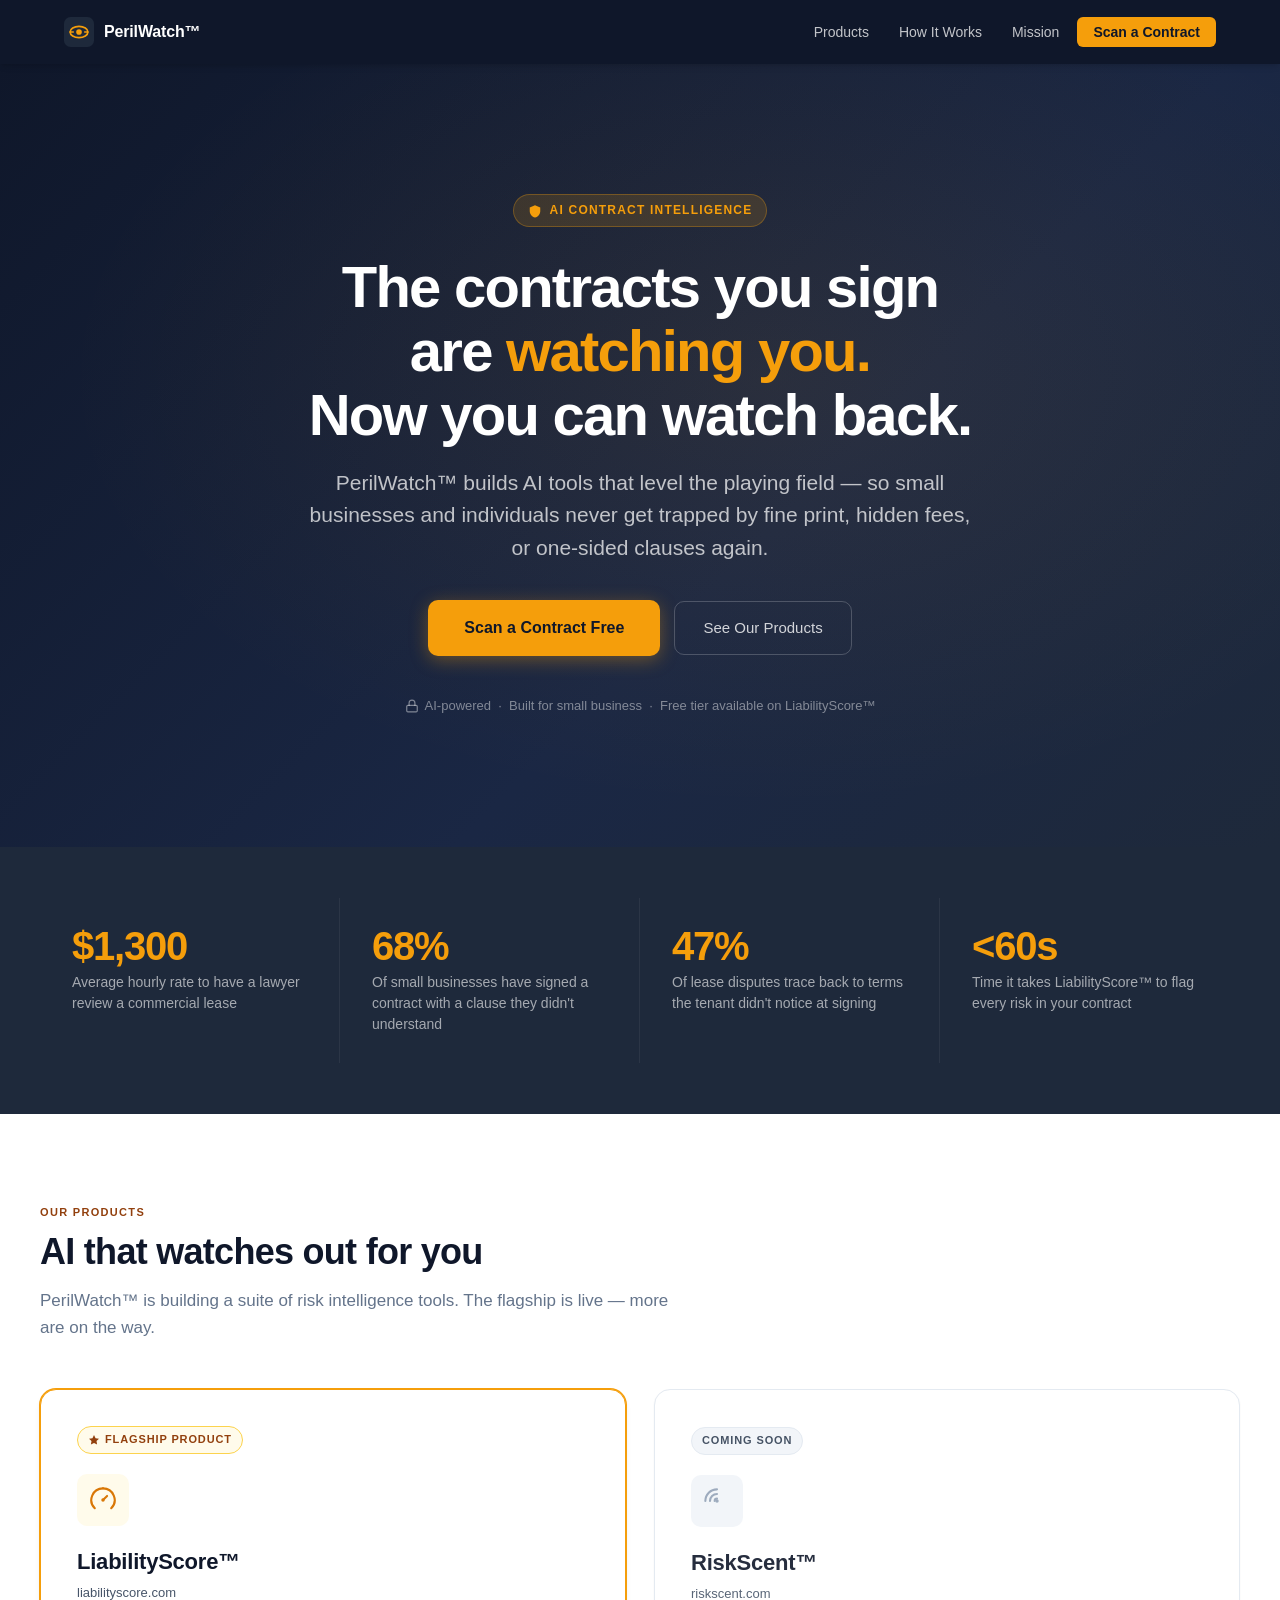
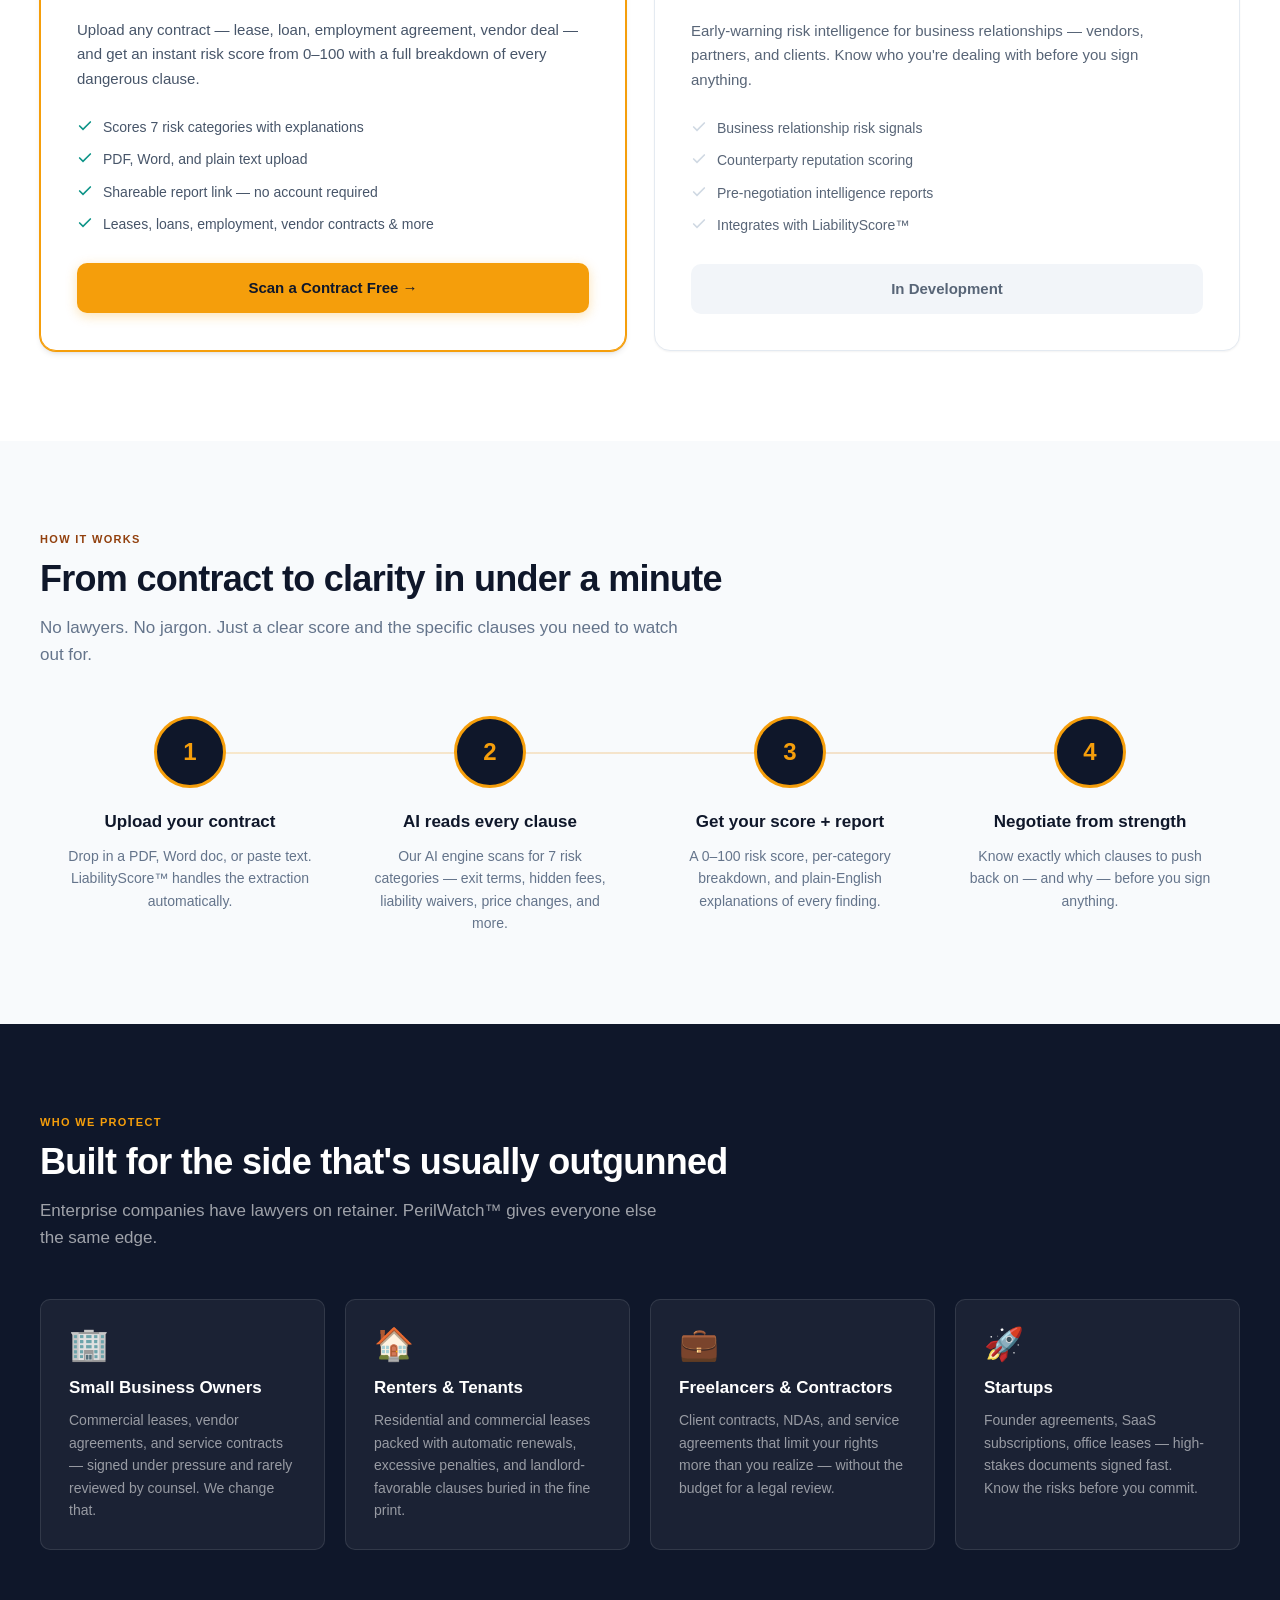
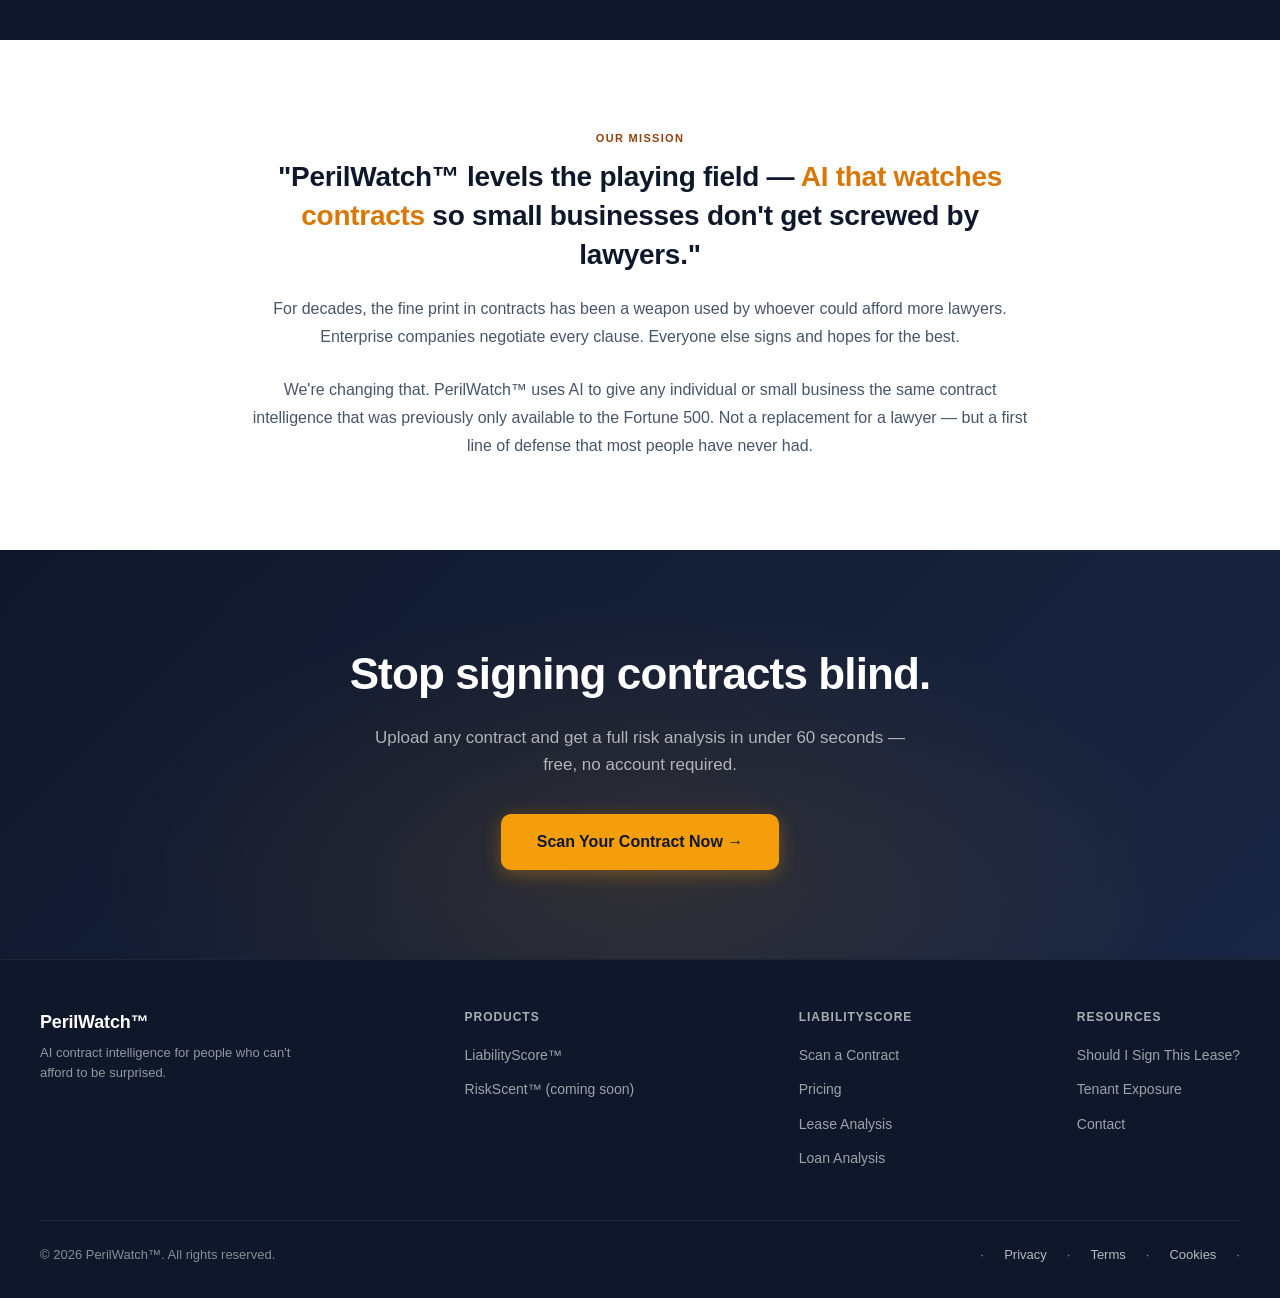
==== index.html @ 10fde61d "Add missing ™ to all PerilWatch instances across site - index.html: nav logo span, meta description," ====
<!DOCTYPE html>
<html lang="en">
<head>
  <meta charset="UTF-8">
  <meta name="viewport" content="width=device-width, initial-scale=1.0">
  <title>PerilWatch™ — AI Contract Intelligence for Small Business</title>
  <meta name="description" content="PerilWatch™ builds AI tools that level the playing field on contracts. Upload any lease, loan, or agreement and get an instant 0–100 risk score. Free to start.">
  <link rel="canonical" href="https://perilwatch.com/">
  <link rel="icon" href="/favicon.svg" type="image/svg+xml">
  <meta property="og:title" content="PerilWatch™ — AI Contract Intelligence for Small Business">
  <meta property="og:description" content="AI that watches contracts so small businesses don't get burned by fine print, hidden fees, or one-sided clauses.">
  <meta property="og:url" content="https://perilwatch.com/">
  <meta property="og:type" content="website">
  <meta property="og:site_name" content="PerilWatch™">
  <meta property="og:image" content="https://perilwatch.com/og-image.png">
  <meta name="twitter:card" content="summary_large_image">
  <meta name="twitter:site" content="@LiabilityScore">
  <meta name="twitter:title" content="PerilWatch™ — AI Contract Intelligence for Small Business">
  <meta name="twitter:description" content="AI that watches contracts so small businesses don't get burned by fine print, hidden fees, or one-sided clauses.">
  <meta name="twitter:image" content="https://perilwatch.com/og-image.png">
  <meta property="article:modified_time" content="2026-04-10">
<!-- Google Tag Manager -->
<script>(function(w,d,s,l,i){w[l]=w[l]||[];w[l].push({'gtm.start':
new Date().getTime(),event:'gtm.js'});var f=d.getElementsByTagName(s)[0],
j=d.createElement(s),dl=l!='dataLayer'?'&l='+l:'';j.async=true;j.src=
'https://www.googletagmanager.com/gtm.js?id='+i+dl;f.parentNode.insertBefore(j,f);
})(window,document,'script','dataLayer','GTM-TNNKFWLQ');</script>
<!-- End Google Tag Manager -->
  <script type="application/ld+json">
  {
    "@context": "https://schema.org",
    "@graph": [
      {
        "@type": "Organization",
        "@id": "https://perilwatch.com/#organization",
        "name": "PerilWatch™",
        "url": "https://perilwatch.com",
        "description": "AI contract intelligence for people who can't afford to be surprised. Parent brand of LiabilityScore™.",
        "foundingDate": "2026",
        "subOrganization": [
          { "@type": "Organization", "name": "LiabilityScore™", "url": "https://liabilityscore.com" }
        ],
        "contactPoint": {
          "@type": "ContactPoint",
          "email": "support@liabilityscore.com",
          "contactType": "customer support"
        }
      },
      {
        "@type": "WebSite",
        "@id": "https://perilwatch.com/#website",
        "url": "https://perilwatch.com",
        "name": "PerilWatch™",
        "publisher": { "@id": "https://perilwatch.com/#organization" }
      }
    ]
  }
  </script>
  <link rel="stylesheet" href="./css/style.css">
</head>
<body>
<!-- Google Tag Manager (noscript) -->
<noscript><iframe src="https://www.googletagmanager.com/ns.html?id=GTM-TNNKFWLQ"
height="0" width="0" style="display:none;visibility:hidden"></iframe></noscript>
<!-- End Google Tag Manager (noscript) -->
  <a href="#main" class="skip-link">Skip to main content</a>

  <header class="site-header">
    <nav class="nav-container" aria-label="Main navigation">
      <a href="./" class="nav-logo" aria-label="PerilWatch — Home">
        <!-- Eye/watch icon -->
        <svg viewBox="0 0 32 32" fill="none" xmlns="http://www.w3.org/2000/svg" aria-hidden="true">
          <rect width="32" height="32" rx="7" fill="#1e293b"/>
          <ellipse cx="16" cy="16" rx="9.5" ry="6" stroke="#f59e0b" stroke-width="1.8" fill="none"/>
          <circle cx="16" cy="16" r="3" fill="#f59e0b"/>
          <line x1="6.5" y1="16" x2="10" y2="16" stroke="#f59e0b" stroke-width="1.5" stroke-linecap="round"/>
          <line x1="22" y1="16" x2="25.5" y2="16" stroke="#f59e0b" stroke-width="1.5" stroke-linecap="round"/>
        </svg>
        <span>PerilWatch™</span>
      </a>
      <button class="nav-toggle" aria-expanded="false" aria-controls="nav-menu" aria-label="Toggle navigation menu">
        <svg class="icon-menu" viewBox="0 0 24 24" fill="none" stroke="currentColor" stroke-width="2" stroke-linecap="round"><line x1="3" y1="6" x2="21" y2="6"/><line x1="3" y1="12" x2="21" y2="12"/><line x1="3" y1="18" x2="21" y2="18"/></svg>
        <svg class="icon-close" viewBox="0 0 24 24" fill="none" stroke="currentColor" stroke-width="2" stroke-linecap="round" style="display:none"><line x1="6" y1="6" x2="18" y2="18"/><line x1="6" y1="18" x2="18" y2="6"/></svg>
      </button>
      <ul class="nav-links" id="nav-menu">
        <li><a href="#products">Products</a></li>
        <li><a href="#how-it-works">How It Works</a></li>
        <li><a href="#mission">Mission</a></li>
        <li><a href="https://liabilityscore.com/scan" class="nav-cta" target="_blank" rel="noopener noreferrer">Scan a Contract</a></li>
      </ul>
    </nav>
  </header>

  <main id="main">

    <!-- ─── HERO ─────────────────────────────────────────────────────── -->
    <section class="hero">
      <div class="hero-inner">
        <div class="hero-eyebrow">
          <!-- Shield icon -->
          <svg viewBox="0 0 24 24" fill="currentColor" aria-hidden="true"><path d="M12 2L3 6v6c0 5.25 3.75 10.15 9 11.35C17.25 22.15 21 17.25 21 12V6l-9-4z"/></svg>
          AI Contract Intelligence
        </div>
        <h1>The contracts you sign<br>are <em>watching you.</em><br>Now you can watch back.</h1>
        <p class="subtitle">PerilWatch™ builds AI tools that level the playing field — so small businesses and individuals never get trapped by fine print, hidden fees, or one-sided clauses again.</p>
        <div class="hero-cta-group">
          <a href="https://liabilityscore.com/scan" class="btn-primary" target="_blank" rel="noopener noreferrer">Scan a Contract Free</a>
          <a href="#products" class="btn-ghost">See Our Products</a>
        </div>
        <p class="hero-trust">
          <!-- Lock icon -->
          <svg viewBox="0 0 24 24" fill="none" stroke="currentColor" stroke-width="2" stroke-linecap="round" aria-hidden="true"><rect x="3" y="11" width="18" height="11" rx="2"/><path d="M7 11V7a5 5 0 0 1 10 0v4"/></svg>
          AI-powered &nbsp;·&nbsp; Built for small business &nbsp;·&nbsp; Free tier available on LiabilityScore™
        </p>
      </div>
    </section>

    <!-- ─── PROBLEM STRIP ─────────────────────────────────────────────── -->
    <div class="problem-strip" aria-label="The problem with contracts today">
      <div class="problem-grid">
        <div class="problem-item">
          <div class="problem-stat">$1,300</div>
          <div class="problem-desc">Average hourly rate to have a lawyer review a commercial lease</div>
        </div>
        <div class="problem-item">
          <div class="problem-stat">68%</div>
          <div class="problem-desc">Of small businesses have signed a contract with a clause they didn't understand</div>
        </div>
        <div class="problem-item">
          <div class="problem-stat">47%</div>
          <div class="problem-desc">Of lease disputes trace back to terms the tenant didn't notice at signing</div>
        </div>
        <div class="problem-item">
          <div class="problem-stat">&lt;60s</div>
          <div class="problem-desc">Time it takes LiabilityScore™ to flag every risk in your contract</div>
        </div>
      </div>
    </div>

    <!-- ─── PRODUCTS ──────────────────────────────────────────────────── -->
    <section class="section" id="products">
      <div class="section-inner">
        <p class="section-label">Our Products</p>
        <h2 class="section-title">AI that watches out for you</h2>
        <p class="section-subtitle">PerilWatch™ is building a suite of risk intelligence tools. The flagship is live — more are on the way.</p>

        <div class="products-grid">

          <!-- LiabilityScore -->
          <div class="product-card product-card--flagship">
            <div class="product-badge product-badge--flagship">
              <!-- Star icon -->
              <svg width="12" height="12" viewBox="0 0 24 24" fill="currentColor" aria-hidden="true"><path d="M12 2l3.09 6.26L22 9.27l-5 4.87 1.18 6.88L12 17.77l-6.18 3.25L7 14.14 2 9.27l6.91-1.01L12 2z"/></svg>
              Flagship Product
            </div>
            <div class="product-icon product-icon--flagship">
              <!-- Score/gauge icon -->
              <svg viewBox="0 0 24 24" fill="none" stroke="#d97706" stroke-width="1.8" stroke-linecap="round" aria-hidden="true">
                <path d="M12 2a10 10 0 0 1 7.07 17.07"/>
                <path d="M4.93 19.07A10 10 0 0 1 12 2"/>
                <path d="M12 12l3.5-3.5"/>
                <circle cx="12" cy="12" r="1.5" fill="#d97706" stroke="none"/>
              </svg>
            </div>
            <div class="product-name">LiabilityScore™</div>
            <div class="product-domain">liabilityscore.com</div>
            <p class="product-desc">Upload any contract — lease, loan, employment agreement, vendor deal — and get an instant risk score from 0–100 with a full breakdown of every dangerous clause.</p>
            <ul class="product-features">
              <li>
                <svg viewBox="0 0 24 24" fill="none" stroke="currentColor" stroke-width="2.5" stroke-linecap="round" aria-hidden="true"><polyline points="20 6 9 17 4 12"/></svg>
                Scores 7 risk categories with explanations
              </li>
              <li>
                <svg viewBox="0 0 24 24" fill="none" stroke="currentColor" stroke-width="2.5" stroke-linecap="round" aria-hidden="true"><polyline points="20 6 9 17 4 12"/></svg>
                PDF, Word, and plain text upload
              </li>
              <li>
                <svg viewBox="0 0 24 24" fill="none" stroke="currentColor" stroke-width="2.5" stroke-linecap="round" aria-hidden="true"><polyline points="20 6 9 17 4 12"/></svg>
                Shareable report link — no account required
              </li>
              <li>
                <svg viewBox="0 0 24 24" fill="none" stroke="currentColor" stroke-width="2.5" stroke-linecap="round" aria-hidden="true"><polyline points="20 6 9 17 4 12"/></svg>
                Leases, loans, employment, vendor contracts &amp; more
              </li>
            </ul>
            <a href="https://liabilityscore.com/scan" class="btn-product btn-product--flagship" target="_blank" rel="noopener noreferrer">Scan a Contract Free →</a>
          </div>

          <!-- RiskScent -->
          <div class="product-card product-card--coming-soon">
            <div class="product-badge product-badge--soon">Coming Soon</div>
            <div class="product-icon product-icon--soon">
              <!-- Nose/scent icon — using a simple radar-like shape -->
              <svg viewBox="0 0 24 24" fill="none" stroke="#94a3b8" stroke-width="1.8" stroke-linecap="round" aria-hidden="true">
                <path d="M12 2C6.48 2 2 6.48 2 12"/>
                <path d="M12 6c-3.31 0-6 2.69-6 6"/>
                <path d="M12 10c-1.1 0-2 .9-2 2"/>
                <circle cx="12" cy="12" r="1.5" fill="#94a3b8" stroke="none"/>
              </svg>
            </div>
            <div class="product-name">RiskScent™</div>
            <div class="product-domain">riskscent.com</div>
            <p class="product-desc">Early-warning risk intelligence for business relationships — vendors, partners, and clients. Know who you're dealing with before you sign anything.</p>
            <ul class="product-features">
              <li>
                <svg viewBox="0 0 24 24" fill="none" stroke="currentColor" stroke-width="2.5" stroke-linecap="round" aria-hidden="true"><polyline points="20 6 9 17 4 12"/></svg>
                Business relationship risk signals
              </li>
              <li>
                <svg viewBox="0 0 24 24" fill="none" stroke="currentColor" stroke-width="2.5" stroke-linecap="round" aria-hidden="true"><polyline points="20 6 9 17 4 12"/></svg>
                Counterparty reputation scoring
              </li>
              <li>
                <svg viewBox="0 0 24 24" fill="none" stroke="currentColor" stroke-width="2.5" stroke-linecap="round" aria-hidden="true"><polyline points="20 6 9 17 4 12"/></svg>
                Pre-negotiation intelligence reports
              </li>
              <li>
                <svg viewBox="0 0 24 24" fill="none" stroke="currentColor" stroke-width="2.5" stroke-linecap="round" aria-hidden="true"><polyline points="20 6 9 17 4 12"/></svg>
                Integrates with LiabilityScore™
              </li>
            </ul>
            <span class="btn-product btn-product--soon">In Development</span>
          </div>

        </div>
      </div>
    </section>

    <!-- ─── HOW IT WORKS ──────────────────────────────────────────────── -->
    <section class="section section--alt" id="how-it-works">
      <div class="section-inner">
        <p class="section-label">How It Works</p>
        <h2 class="section-title">From contract to clarity in under a minute</h2>
        <p class="section-subtitle">No lawyers. No jargon. Just a clear score and the specific clauses you need to watch out for.</p>

        <div class="steps-grid">
          <div class="step-item">
            <div class="step-number">1</div>
            <div class="step-title">Upload your contract</div>
            <p class="step-desc">Drop in a PDF, Word doc, or paste text. LiabilityScore™ handles the extraction automatically.</p>
          </div>
          <div class="step-item">
            <div class="step-number">2</div>
            <div class="step-title">AI reads every clause</div>
            <p class="step-desc">Our AI engine scans for 7 risk categories — exit terms, hidden fees, liability waivers, price changes, and more.</p>
          </div>
          <div class="step-item">
            <div class="step-number">3</div>
            <div class="step-title">Get your score + report</div>
            <p class="step-desc">A 0–100 risk score, per-category breakdown, and plain-English explanations of every finding.</p>
          </div>
          <div class="step-item">
            <div class="step-number">4</div>
            <div class="step-title">Negotiate from strength</div>
            <p class="step-desc">Know exactly which clauses to push back on — and why — before you sign anything.</p>
          </div>
        </div>
      </div>
    </section>

    <!-- ─── WHO IT'S FOR ──────────────────────────────────────────────── -->
    <section class="section section--dark" id="who">
      <div class="section-inner">
        <p class="section-label">Who We Protect</p>
        <h2 class="section-title">Built for the side that's usually outgunned</h2>
        <p class="section-subtitle">Enterprise companies have lawyers on retainer. PerilWatch™ gives everyone else the same edge.</p>

        <div class="audience-grid">
          <div class="audience-card">
            <div class="audience-icon">🏢</div>
            <div class="audience-title">Small Business Owners</div>
            <p class="audience-desc">Commercial leases, vendor agreements, and service contracts — signed under pressure and rarely reviewed by counsel. We change that.</p>
          </div>
          <div class="audience-card">
            <div class="audience-icon">🏠</div>
            <div class="audience-title">Renters &amp; Tenants</div>
            <p class="audience-desc">Residential and commercial leases packed with automatic renewals, excessive penalties, and landlord-favorable clauses buried in the fine print.</p>
          </div>
          <div class="audience-card">
            <div class="audience-icon">💼</div>
            <div class="audience-title">Freelancers &amp; Contractors</div>
            <p class="audience-desc">Client contracts, NDAs, and service agreements that limit your rights more than you realize — without the budget for a legal review.</p>
          </div>
          <div class="audience-card">
            <div class="audience-icon">🚀</div>
            <div class="audience-title">Startups</div>
            <p class="audience-desc">Founder agreements, SaaS subscriptions, office leases — high-stakes documents signed fast. Know the risks before you commit.</p>
          </div>
        </div>
      </div>
    </section>

    <!-- ─── MISSION ───────────────────────────────────────────────────── -->
    <section class="section" id="mission">
      <div class="section-inner">
        <div class="mission-block">
          <p class="section-label" style="text-align:center;">Our Mission</p>
          <p class="mission-quote">"PerilWatch™ levels the playing field — <em>AI that watches contracts</em> so small businesses don't get screwed by lawyers."</p>
          <p class="mission-body">For decades, the fine print in contracts has been a weapon used by whoever could afford more lawyers. Enterprise companies negotiate every clause. Everyone else signs and hopes for the best.</p>
          <br>
          <p class="mission-body">We're changing that. PerilWatch™ uses AI to give any individual or small business the same contract intelligence that was previously only available to the Fortune 500. Not a replacement for a lawyer — but a first line of defense that most people have never had.</p>
        </div>
      </div>
    </section>

    <!-- ─── CTA BANNER ────────────────────────────────────────────────── -->
    <section class="cta-banner" aria-labelledby="cta-heading">
      <div class="cta-banner-inner">
        <h2 id="cta-heading">Stop signing contracts blind.</h2>
        <p>Upload any contract and get a full risk analysis in under 60 seconds — free, no account required.</p>
        <a href="https://liabilityscore.com/scan" class="btn-primary" target="_blank" rel="noopener noreferrer">Scan Your Contract Now →</a>
      </div>
    </section>

  </main>

  <!-- ─── FOOTER ──────────────────────────────────────────────────────── -->
  <footer class="site-footer">
    <div class="footer-inner">
      <div class="footer-top">
        <div class="footer-brand">
          <div class="brand-name">PerilWatch™</div>
          <p class="brand-tagline">AI contract intelligence for people who can't afford to be surprised.</p>
        </div>
        <div class="footer-links-col">
          <p class="footer-col-heading">Products</p>
          <ul>
            <li><a href="https://liabilityscore.com" target="_blank" rel="noopener noreferrer">LiabilityScore™</a></li>
            <li><a href="https://riskscent.com" target="_blank" rel="noopener noreferrer">RiskScent™ (coming soon)</a></li>
          </ul>
        </div>
        <div class="footer-links-col">
          <p class="footer-col-heading">LiabilityScore</p>
          <ul>
            <li><a href="https://liabilityscore.com/scan" target="_blank" rel="noopener noreferrer">Scan a Contract</a></li>
            <li><a href="https://liabilityscore.com/pricing" target="_blank" rel="noopener noreferrer">Pricing</a></li>
            <li><a href="https://liabilityscore.com/leases" target="_blank" rel="noopener noreferrer">Lease Analysis</a></li>
            <li><a href="https://liabilityscore.com/loans" target="_blank" rel="noopener noreferrer">Loan Analysis</a></li>
          </ul>
        </div>
        <div class="footer-links-col">
          <p class="footer-col-heading">Resources</p>
          <ul>
            <li><a href="https://shouldisignthislease.com" target="_blank" rel="noopener noreferrer">Should I Sign This Lease?</a></li>
            <li><a href="https://tenantexposure.com" target="_blank" rel="noopener noreferrer">Tenant Exposure</a></li>
            <li><a href="https://liabilityscore.com/contact" target="_blank" rel="noopener noreferrer">Contact</a></li>
          </ul>
        </div>
      </div>
      <div class="footer-bottom">
        <span>&copy; 2026 PerilWatch™. All rights reserved.</span>
        <div class="footer-links-inline">
          &middot; <a href="/privacy.html" class="footer-legal-link">Privacy</a> &middot; <a href="/terms.html" class="footer-legal-link">Terms</a> &middot; <a href="/cookies.html" class="footer-legal-link">Cookies</a> &middot;
        </div>
      </div>
    </div>
  </footer>

  <script src="./js/main.js?v=2" defer></script>
</body>
</html>
---- css/style.css ----
/* ===== RESET & BASE ===== */
*, *::before, *::after {
  box-sizing: border-box;
  margin: 0;
  padding: 0;
}

:root {
  --navy:        #0f172a;
  --navy-light:  #1e293b;
  --navy-mid:    #334155;
  --amber:       #f59e0b;
  --amber-hover: #fbbf24;
  --amber-dark:  #d97706;
  --amber-soft:  #fffbeb;
  --amber-border:#fcd34d;
  --amber-text:  #92400e;
  --white:       #ffffff;
  --gray-50:     #f8fafc;
  --gray-100:    #f1f5f9;
  --gray-200:    #e2e8f0;
  --gray-300:    #cbd5e1;
  --gray-400:    #94a3b8;
  --gray-500:    #64748b;
  --gray-600:    #475569;
  --gray-700:    #334155;
  --gray-800:    #1e293b;
  --gray-900:    #0f172a;
  --green-soft:  #f0fdf4;
  --green-border:#86efac;
  --green-text:  #166534;
  --teal:        #0d9488;
  --font-sans:   -apple-system, BlinkMacSystemFont, "Segoe UI", Roboto, "Helvetica Neue", Arial, sans-serif;
  --max-width:   1200px;
  --content-width: 780px;
  --shadow-sm:   0 1px 2px rgba(0,0,0,0.05);
  --shadow-md:   0 4px 6px -1px rgba(0,0,0,0.1), 0 2px 4px -2px rgba(0,0,0,0.1);
  --shadow-lg:   0 10px 15px -3px rgba(0,0,0,0.1), 0 4px 6px -4px rgba(0,0,0,0.1);
  --radius-sm:   6px;
  --radius-md:   10px;
  --radius-lg:   16px;
}

html {
  scroll-behavior: smooth;
  -webkit-text-size-adjust: 100%;
}

body {
  font-family: var(--font-sans);
  font-size: 16px;
  line-height: 1.6;
  color: var(--gray-800);
  background: var(--white);
  -webkit-font-smoothing: antialiased;
  -moz-osx-font-smoothing: grayscale;
}

img, svg { display: block; max-width: 100%; }

a {
  color: var(--amber-dark);
  text-decoration: none;
  transition: color 0.2s ease;
}
a:hover { color: var(--amber); }

/* ===== SKIP LINK ===== */
.skip-link {
  position: absolute;
  top: -40px;
  left: 0;
  background: var(--amber);
  color: var(--navy);
  padding: 8px 16px;
  z-index: 100;
  font-size: 14px;
  font-weight: 600;
}
.skip-link:focus { top: 0; }

/* ===== NAVIGATION ===== */
.site-header {
  background: var(--navy);
  position: sticky;
  top: 0;
  z-index: 50;
  box-shadow: var(--shadow-md);
}

.nav-container {
  max-width: var(--max-width);
  margin: 0 auto;
  padding: 0 24px;
  display: flex;
  align-items: center;
  justify-content: space-between;
  height: 64px;
}

.nav-logo {
  display: flex;
  align-items: center;
  gap: 10px;
  color: var(--white);
  font-weight: 800;
  font-size: 16px;
  letter-spacing: -0.01em;
  text-decoration: none;
  white-space: nowrap;
}
.nav-logo:hover { color: var(--amber); }
.nav-logo svg { width: 30px; height: 30px; flex-shrink: 0; }
.nav-logo .logo-tag {
  font-size: 11px;
  font-weight: 500;
  color: var(--amber);
  letter-spacing: 0.08em;
  text-transform: uppercase;
  margin-left: 2px;
  margin-top: 1px;
}

.nav-links {
  display: flex;
  align-items: center;
  gap: 6px;
  list-style: none;
}
.nav-links a {
  color: rgba(255,255,255,0.75);
  font-size: 14px;
  font-weight: 500;
  padding: 6px 12px;
  border-radius: var(--radius-sm);
  transition: color 0.2s, background 0.2s;
  text-decoration: none;
  white-space: nowrap;
}
.nav-links a:hover,
.nav-links a.active {
  color: var(--white);
  background: rgba(255,255,255,0.1);
}
.nav-links .nav-cta {
  background: var(--amber);
  color: var(--navy) !important;
  font-weight: 700;
  padding: 7px 16px;
}
.nav-links .nav-cta:hover {
  background: var(--amber-hover);
  color: var(--navy) !important;
}

.nav-toggle {
  display: none;
  background: none;
  border: none;
  cursor: pointer;
  padding: 8px;
  color: var(--white);
}
.nav-toggle svg { width: 24px; height: 24px; }
.nav-toggle .icon-close { display: none; }
.nav-toggle[aria-expanded="true"] .icon-menu { display: none; }
.nav-toggle[aria-expanded="true"] .icon-close { display: block; }

/* ===== HERO ===== */
.hero {
  background: linear-gradient(135deg, var(--navy) 0%, #1a2744 60%, var(--navy-light) 100%);
  color: var(--white);
  padding: clamp(72px, 11vw, 130px) 24px;
  text-align: center;
  position: relative;
  overflow: hidden;
}

.hero::before {
  content: '';
  position: absolute;
  inset: 0;
  background: radial-gradient(ellipse at 60% 40%, rgba(245,158,11,0.08) 0%, transparent 65%);
  pointer-events: none;
}

.hero-inner {
  max-width: 860px;
  margin: 0 auto;
  position: relative;
}

.hero-eyebrow {
  display: inline-flex;
  align-items: center;
  gap: 8px;
  background: rgba(245,158,11,0.15);
  border: 1px solid rgba(245,158,11,0.3);
  color: var(--amber);
  font-size: 12px;
  font-weight: 700;
  letter-spacing: 0.1em;
  text-transform: uppercase;
  padding: 6px 14px;
  border-radius: 100px;
  margin-bottom: 28px;
}
.hero-eyebrow svg { width: 14px; height: 14px; flex-shrink: 0; }

.hero h1 {
  font-size: clamp(30px, 5.5vw, 58px);
  font-weight: 800;
  line-height: 1.1;
  letter-spacing: -0.03em;
  margin-bottom: 20px;
}
.hero h1 em {
  font-style: normal;
  color: var(--amber);
}

.hero .subtitle {
  font-size: clamp(16px, 2.2vw, 21px);
  color: rgba(255,255,255,0.72);
  line-height: 1.55;
  max-width: 680px;
  margin: 0 auto 36px;
}

.hero-cta-group {
  display: flex;
  align-items: center;
  justify-content: center;
  gap: 14px;
  flex-wrap: wrap;
}

.btn-primary {
  display: inline-block;
  background: var(--amber);
  color: var(--navy);
  font-size: 16px;
  font-weight: 700;
  padding: 15px 36px;
  border-radius: var(--radius-md);
  text-decoration: none;
  transition: background 0.2s, transform 0.15s;
  box-shadow: 0 4px 18px rgba(245,158,11,0.35);
}
.btn-primary:hover {
  background: var(--amber-hover);
  transform: translateY(-1px);
  color: var(--navy);
}

.btn-ghost {
  display: inline-block;
  color: rgba(255,255,255,0.8);
  font-size: 15px;
  font-weight: 500;
  padding: 14px 28px;
  border-radius: var(--radius-md);
  border: 1px solid rgba(255,255,255,0.2);
  text-decoration: none;
  transition: border-color 0.2s, color 0.2s;
}
.btn-ghost:hover {
  border-color: rgba(255,255,255,0.5);
  color: var(--white);
}

.hero-trust {
  margin-top: 40px;
  font-size: 13px;
  color: rgba(255,255,255,0.45);
  display: flex;
  align-items: center;
  justify-content: center;
  gap: 6px;
}
.hero-trust svg { width: 14px; height: 14px; flex-shrink: 0; }

/* ===== SECTIONS ===== */
.section {
  padding: clamp(56px, 7vw, 96px) 24px;
}
.section--alt   { background: var(--gray-50); }
.section--dark  { background: var(--navy); color: var(--white); }
.section--amber { background: linear-gradient(135deg, var(--amber-dark) 0%, var(--amber) 100%); color: var(--navy); }

.section-inner {
  max-width: var(--max-width);
  margin: 0 auto;
}

.section-label {
  font-size: 11px;
  font-weight: 700;
  letter-spacing: 0.12em;
  text-transform: uppercase;
  color: var(--amber-text);
  margin-bottom: 10px;
}
.section--dark .section-label { color: var(--amber); }

.section-title {
  font-size: clamp(24px, 3.2vw, 36px);
  font-weight: 800;
  color: var(--gray-900);
  letter-spacing: -0.02em;
  margin-bottom: 14px;
  line-height: 1.15;
}
.section--dark .section-title { color: var(--white); }

.section-subtitle {
  font-size: 17px;
  color: var(--gray-500);
  max-width: 640px;
  margin-bottom: 48px;
  line-height: 1.6;
}
.section--dark .section-subtitle { color: rgba(255,255,255,0.6); }

/* ===== PROBLEM STRIP ===== */
.problem-strip {
  background: var(--navy-light);
  padding: clamp(32px, 4vw, 52px) 24px;
}
.problem-grid {
  max-width: var(--max-width);
  margin: 0 auto;
  display: grid;
  grid-template-columns: repeat(auto-fit, minmax(240px, 1fr));
  gap: 0;
}
.problem-item {
  padding: 28px 32px;
  border-right: 1px solid rgba(255,255,255,0.06);
  color: var(--white);
}
.problem-item:last-child { border-right: none; }
.problem-stat {
  font-size: 40px;
  font-weight: 800;
  color: var(--amber);
  letter-spacing: -0.03em;
  line-height: 1;
  margin-bottom: 6px;
}
.problem-desc {
  font-size: 14px;
  color: rgba(255,255,255,0.6);
  line-height: 1.5;
}

/* ===== PRODUCTS ===== */
.products-grid {
  display: grid;
  grid-template-columns: repeat(auto-fit, minmax(320px, 1fr));
  gap: 28px;
  margin-top: 8px;
}

.product-card {
  background: var(--white);
  border: 1px solid var(--gray-200);
  border-radius: var(--radius-lg);
  padding: 36px;
  box-shadow: var(--shadow-sm);
  transition: box-shadow 0.2s, transform 0.2s;
  position: relative;
}
.product-card:hover {
  box-shadow: var(--shadow-lg);
  transform: translateY(-2px);
}
.product-card--flagship {
  border-color: var(--amber);
  box-shadow: 0 0 0 1px var(--amber), var(--shadow-md);
}
.product-card--flagship:hover {
  box-shadow: 0 0 0 1px var(--amber-hover), var(--shadow-lg);
}
.product-card--coming-soon {
  opacity: 0.9;
}

.product-badge {
  display: inline-flex;
  align-items: center;
  gap: 5px;
  font-size: 11px;
  font-weight: 700;
  letter-spacing: 0.08em;
  text-transform: uppercase;
  padding: 4px 10px;
  border-radius: 100px;
  margin-bottom: 20px;
}
.product-badge--flagship {
  background: var(--amber-soft);
  color: var(--amber-text);
  border: 1px solid var(--amber-border);
}
.product-badge--soon {
  background: var(--gray-100);
  color: var(--gray-700);
  border: 1px solid var(--gray-200);
}

.product-icon {
  width: 52px;
  height: 52px;
  border-radius: var(--radius-md);
  display: flex;
  align-items: center;
  justify-content: center;
  margin-bottom: 18px;
}
.product-icon--flagship { background: var(--amber-soft); }
.product-icon--soon     { background: var(--gray-100); }
.product-icon svg { width: 28px; height: 28px; }

.product-name {
  font-size: 22px;
  font-weight: 800;
  color: var(--gray-900);
  letter-spacing: -0.01em;
  margin-bottom: 4px;
}
.product-domain {
  font-size: 13px;
  color: var(--gray-600);
  margin-bottom: 14px;
}
.product-desc {
  font-size: 15px;
  color: var(--gray-600);
  line-height: 1.65;
  margin-bottom: 24px;
}

.product-features {
  list-style: none;
  margin-bottom: 28px;
}
.product-features li {
  display: flex;
  align-items: flex-start;
  gap: 10px;
  font-size: 14px;
  color: var(--gray-600);
  margin-bottom: 10px;
}
.product-features li svg {
  width: 16px;
  height: 16px;
  flex-shrink: 0;
  margin-top: 2px;
  color: var(--teal);
}
.product-card--coming-soon .product-features li svg { color: var(--gray-300); }

.btn-product {
  display: inline-block;
  width: 100%;
  text-align: center;
  font-size: 15px;
  font-weight: 700;
  padding: 13px 24px;
  border-radius: var(--radius-md);
  text-decoration: none;
  transition: background 0.2s, transform 0.15s, color 0.2s;
}
.btn-product--flagship {
  background: var(--amber);
  color: var(--navy);
  box-shadow: 0 3px 12px rgba(245,158,11,0.3);
}
.btn-product--flagship:hover {
  background: var(--amber-hover);
  color: var(--navy);
  transform: translateY(-1px);
}
.btn-product--soon {
  background: var(--gray-100);
  color: var(--gray-600);
  cursor: default;
  pointer-events: none;
}

/* ===== HOW IT WORKS ===== */
.steps-grid {
  display: grid;
  grid-template-columns: repeat(auto-fit, minmax(220px, 1fr));
  gap: 0;
  position: relative;
}
.steps-grid::before {
  content: '';
  position: absolute;
  top: 36px;
  left: 15%;
  right: 15%;
  height: 2px;
  background: linear-gradient(90deg, var(--amber) 0%, var(--amber-dark) 100%);
  opacity: 0.2;
}

.step-item {
  padding: 0 24px;
  text-align: center;
}
.step-number {
  width: 72px;
  height: 72px;
  background: var(--navy);
  color: var(--amber);
  font-size: 24px;
  font-weight: 800;
  border-radius: 50%;
  display: flex;
  align-items: center;
  justify-content: center;
  margin: 0 auto 20px;
  border: 3px solid var(--amber);
  position: relative;
  z-index: 1;
}
.step-title {
  font-size: 17px;
  font-weight: 700;
  color: var(--gray-900);
  margin-bottom: 10px;
}
.step-desc {
  font-size: 14px;
  color: var(--gray-500);
  line-height: 1.6;
}

/* ===== WHO IT'S FOR ===== */
.audience-grid {
  display: grid;
  grid-template-columns: repeat(auto-fit, minmax(240px, 1fr));
  gap: 20px;
}
.audience-card {
  background: rgba(255,255,255,0.05);
  border: 1px solid rgba(255,255,255,0.1);
  border-radius: var(--radius-md);
  padding: 28px;
  transition: background 0.2s, border-color 0.2s;
}
.audience-card:hover {
  background: rgba(255,255,255,0.08);
  border-color: rgba(245,158,11,0.3);
}
.audience-icon {
  font-size: 32px;
  margin-bottom: 14px;
  line-height: 1;
}
.audience-title {
  font-size: 17px;
  font-weight: 700;
  color: var(--white);
  margin-bottom: 8px;
}
.audience-desc {
  font-size: 14px;
  color: rgba(255,255,255,0.55);
  line-height: 1.6;
}

/* ===== MISSION SECTION ===== */
.mission-block {
  max-width: 780px;
  margin: 0 auto;
  text-align: center;
}
.mission-quote {
  font-size: clamp(20px, 2.8vw, 28px);
  font-weight: 700;
  color: var(--gray-900);
  line-height: 1.4;
  letter-spacing: -0.01em;
  margin-bottom: 20px;
}
.mission-quote em {
  font-style: normal;
  color: var(--amber-dark);
}
.mission-body {
  font-size: 16px;
  color: var(--gray-600);
  line-height: 1.75;
}

/* ===== CTA BANNER ===== */
.cta-banner {
  background: linear-gradient(135deg, var(--navy) 0%, #1a2744 100%);
  padding: clamp(56px, 7vw, 96px) 24px;
  text-align: center;
  position: relative;
  overflow: hidden;
}
.cta-banner::before {
  content: '';
  position: absolute;
  inset: 0;
  background: radial-gradient(ellipse at 50% 80%, rgba(245,158,11,0.12) 0%, transparent 60%);
  pointer-events: none;
}
.cta-banner-inner { position: relative; }
.cta-banner h2 {
  font-size: clamp(26px, 4vw, 44px);
  font-weight: 800;
  color: var(--white);
  letter-spacing: -0.02em;
  margin-bottom: 14px;
}
.cta-banner p {
  font-size: 17px;
  color: rgba(255,255,255,0.65);
  max-width: 560px;
  margin: 0 auto 36px;
  line-height: 1.6;
}

/* ===== FOOTER ===== */
.site-footer {
  background: var(--navy);
  border-top: 1px solid rgba(255,255,255,0.06);
  padding: 48px 24px 32px;
  color: rgba(255,255,255,0.5);
}
.footer-inner {
  max-width: var(--max-width);
  margin: 0 auto;
}
.footer-top {
  display: flex;
  align-items: flex-start;
  justify-content: space-between;
  gap: 40px;
  flex-wrap: wrap;
  margin-bottom: 40px;
}
.footer-brand .brand-name {
  font-size: 18px;
  font-weight: 800;
  color: var(--white);
  letter-spacing: -0.01em;
  margin-bottom: 6px;
}
.footer-brand .brand-tagline {
  font-size: 13px;
  color: rgba(255,255,255,0.55);
  max-width: 260px;
  line-height: 1.5;
}
.footer-links-col .footer-col-heading {
  font-size: 12px;
  font-weight: 700;
  letter-spacing: 0.08em;
  text-transform: uppercase;
  color: rgba(255,255,255,0.65);
  margin-bottom: 14px;
}
.footer-links-col ul { list-style: none; }
.footer-links-col li { margin-bottom: 9px; }
.footer-links-col a {
  font-size: 14px;
  color: rgba(255,255,255,0.6);
  text-decoration: none;
  transition: color 0.2s;
}
.footer-links-col a:hover { color: var(--amber); }
.footer-bottom {
  border-top: 1px solid rgba(255,255,255,0.06);
  padding-top: 24px;
  display: flex;
  align-items: center;
  justify-content: space-between;
  flex-wrap: wrap;
  gap: 12px;
  font-size: 13px;
}
.footer-bottom a {
  color: rgba(255,255,255,0.4);
  text-decoration: none;
  transition: color 0.2s;
}
.footer-bottom a:hover { color: var(--amber); }

.footer-legal-link {
  color: rgba(255,255,255,0.7) !important;
  text-decoration: underline;
  text-decoration-color: rgba(255,255,255,0.3);
}
.footer-links-inline {
  display: flex;
  gap: 20px;
}

/* ===== NOTIFY FORM (RiskScent waitlist) ===== */
.notify-form {
  margin-top: 8px;
}
.notify-row {
  display: flex;
  flex-direction: column;
  gap: 10px;
}
.notify-input {
  width: 100%;
  padding: 13px 16px;
  font-size: 15px;
  font-family: var(--font-sans);
  border: 1.5px solid var(--gray-200);
  border-radius: var(--radius-md);
  background: var(--white);
  color: var(--gray-900);
  transition: border-color 0.2s, box-shadow 0.2s;
  outline: none;
}
.notify-input:focus {
  border-color: var(--amber);
  box-shadow: 0 0 0 3px rgba(245,158,11,0.15);
}
.notify-input::placeholder { color: var(--gray-400); }
.notify-btn {
  width: 100%;
  padding: 13px 24px;
  font-size: 15px;
  font-weight: 700;
  font-family: var(--font-sans);
  background: var(--navy);
  color: var(--white);
  border: none;
  border-radius: var(--radius-md);
  cursor: pointer;
  transition: background 0.2s;
}
.notify-btn:hover { background: var(--navy-mid); }
.notify-btn:disabled { opacity: 0.6; cursor: default; }
.notify-status {
  margin-top: 10px;
  font-size: 13px;
  line-height: 1.5;
  min-height: 20px;
}
.notify-status.success { color: var(--green-text); }
.notify-status.error   { color: #dc2626; }

/* ===== RESPONSIVE ===== */
@media (max-width: 768px) {
  .nav-links {
    display: none;
    position: absolute;
    top: 64px;
    left: 0;
    right: 0;
    background: var(--navy-light);
    flex-direction: column;
    align-items: flex-start;
    padding: 16px;
    gap: 4px;
    box-shadow: var(--shadow-lg);
    border-top: 1px solid rgba(255,255,255,0.08);
  }
  .nav-links.open { display: flex; }
  .nav-links li { width: 100%; }
  .nav-links a { display: block; width: 100%; padding: 10px 14px; }
  .nav-toggle { display: flex; }

  .problem-item { border-right: none; border-bottom: 1px solid rgba(255,255,255,0.06); }
  .problem-item:last-child { border-bottom: none; }

  .steps-grid::before { display: none; }
  .step-item { padding: 0 12px 32px; }

  .hero-cta-group { flex-direction: column; align-items: center; }
  .btn-ghost, .btn-primary { width: 100%; max-width: 340px; text-align: center; }

  .footer-top { flex-direction: column; gap: 32px; }
  .footer-bottom { flex-direction: column; text-align: center; }
  .footer-links-inline { justify-content: center; }

  .score-bands-mini { grid-template-columns: 1fr; }
}

@media (max-width: 480px) {
  .products-grid { grid-template-columns: 1fr; }
  .audience-grid { grid-template-columns: 1fr; }
}

/* ===== LEGAL PAGES ===== */
.legal-content {
  max-width: 720px;
}
.legal-content h1 {
  font-size: clamp(1.75rem, 3vw, 2.5rem);
  font-weight: 800;
  margin-bottom: 0.5rem;
  color: var(--navy);
}
.legal-content .effective-date {
  color: var(--gray-400);
  font-size: 0.875rem;
  margin-bottom: 2rem;
}
.legal-content h2 {
  font-size: 1.25rem;
  font-weight: 700;
  color: var(--navy);
  margin-top: 2.5rem;
  margin-bottom: 0.75rem;
}
.legal-content h3 {
  font-size: 1.0625rem;
  font-weight: 700;
  color: var(--navy);
  margin-top: 1.75rem;
  margin-bottom: 0.5rem;
}
.legal-content p {
  color: var(--gray-600);
  line-height: 1.75;
  margin-bottom: 1rem;
}
.legal-content a {
  color: var(--amber-dark);
  text-decoration: underline;
  text-decoration-color: rgba(180,83,9,0.3);
}
.legal-content a:hover {
  text-decoration-color: var(--amber-dark);
}
.legal-content ul {
  margin: 0 0 1rem 1.5rem;
  color: var(--gray-600);
  line-height: 1.75;
}
.legal-content ul li {
  margin-bottom: 0.375rem;
}
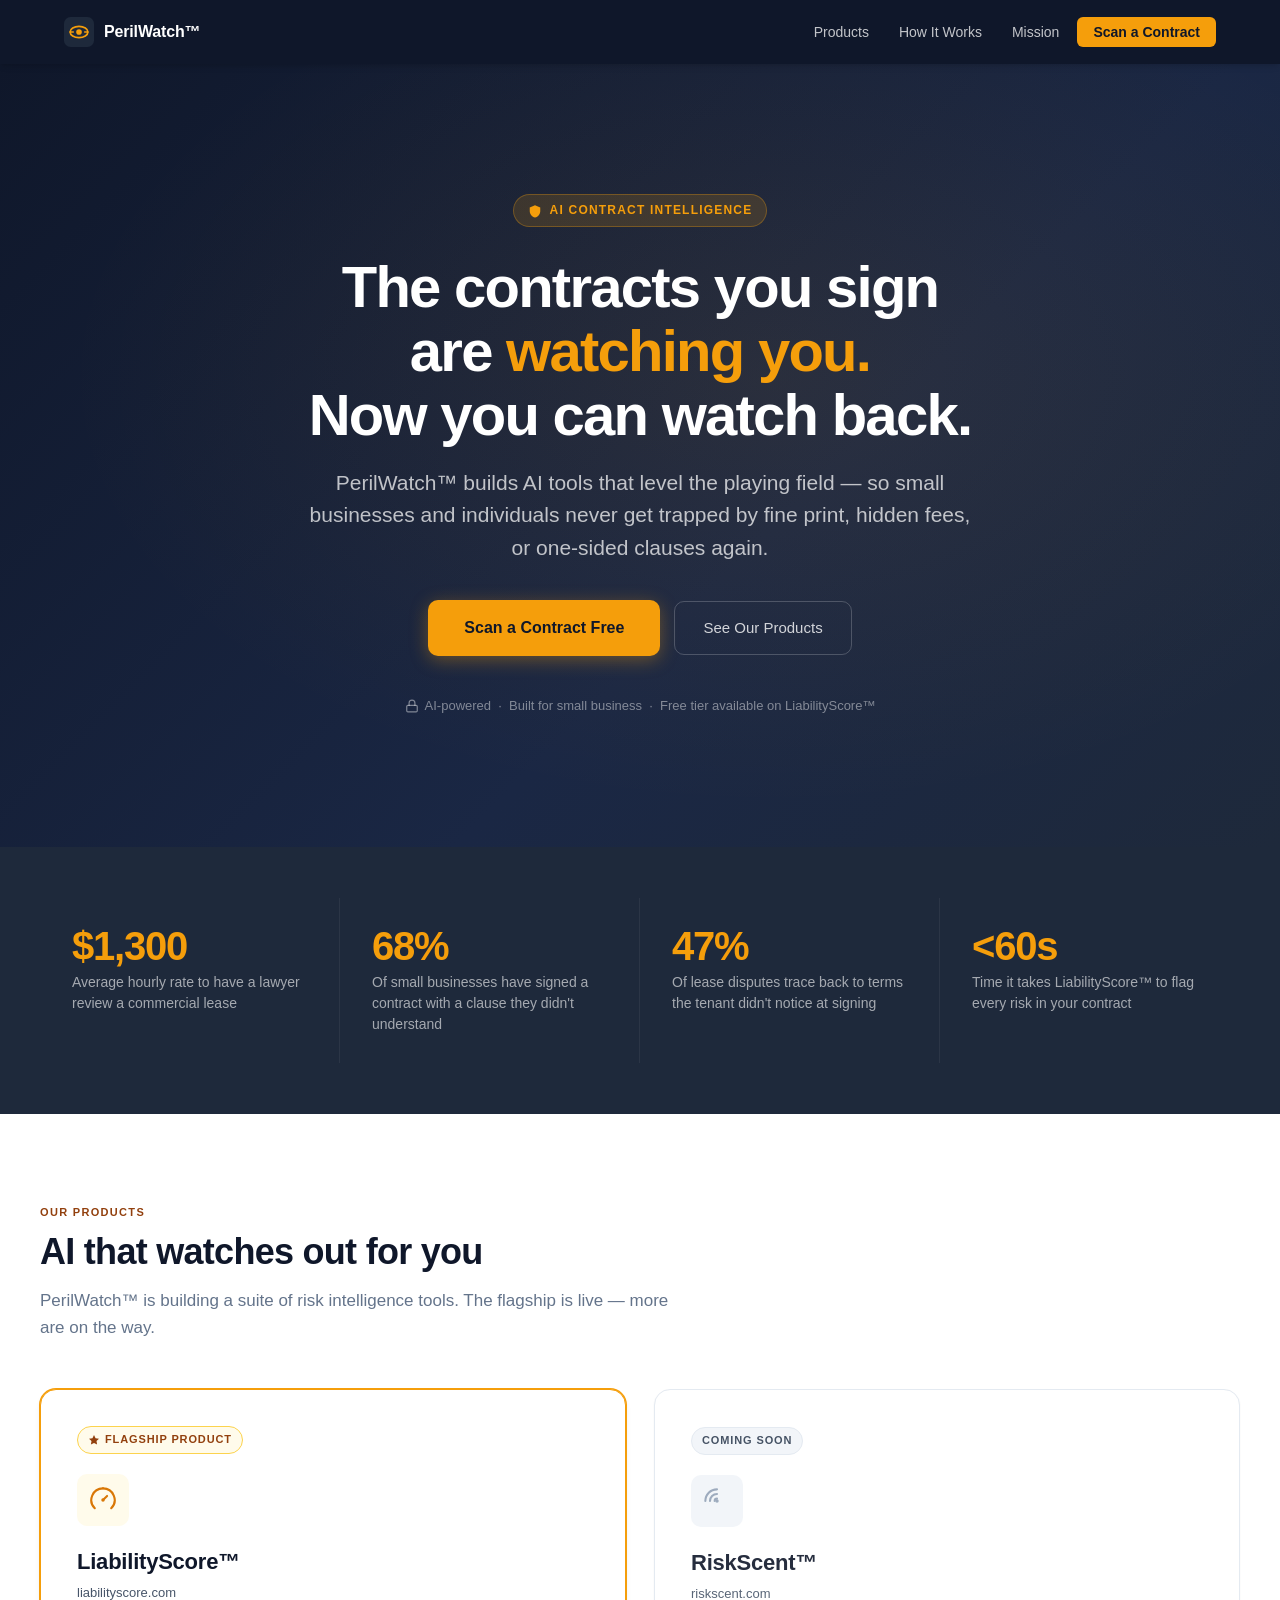
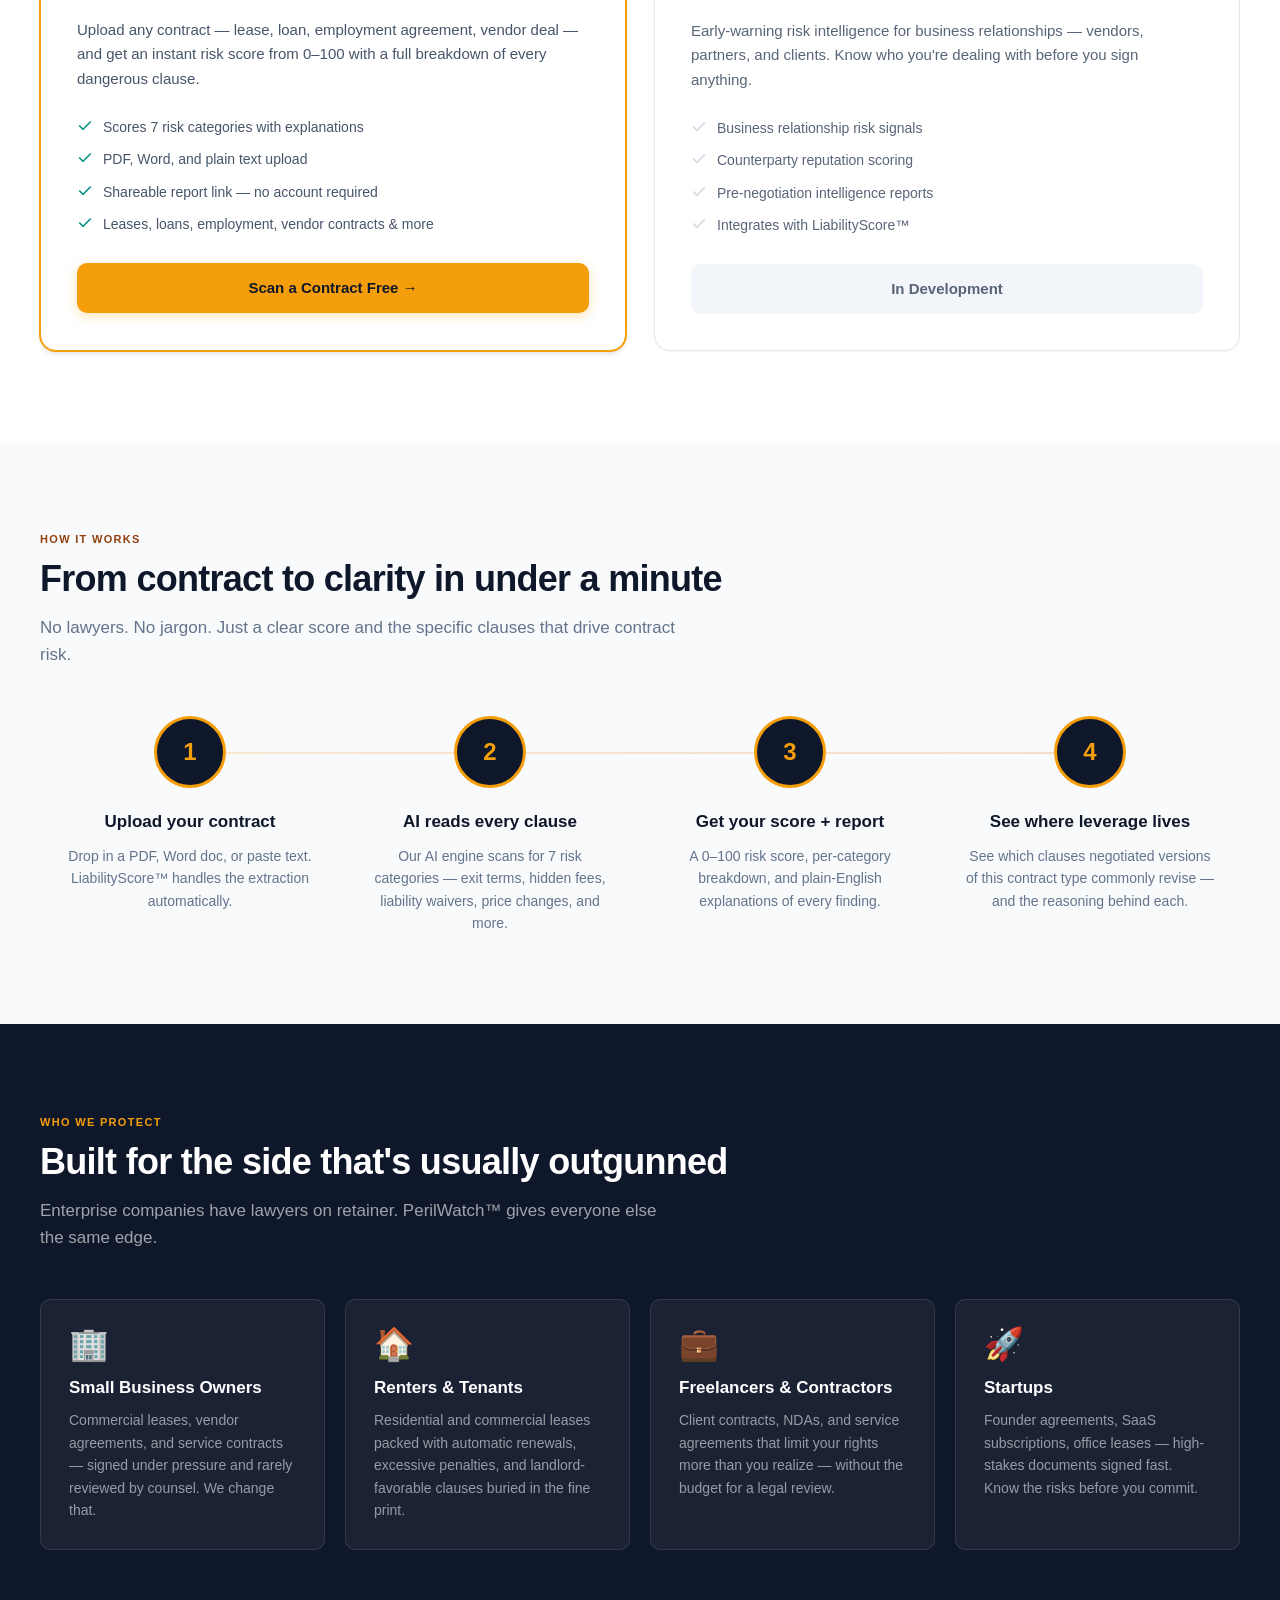
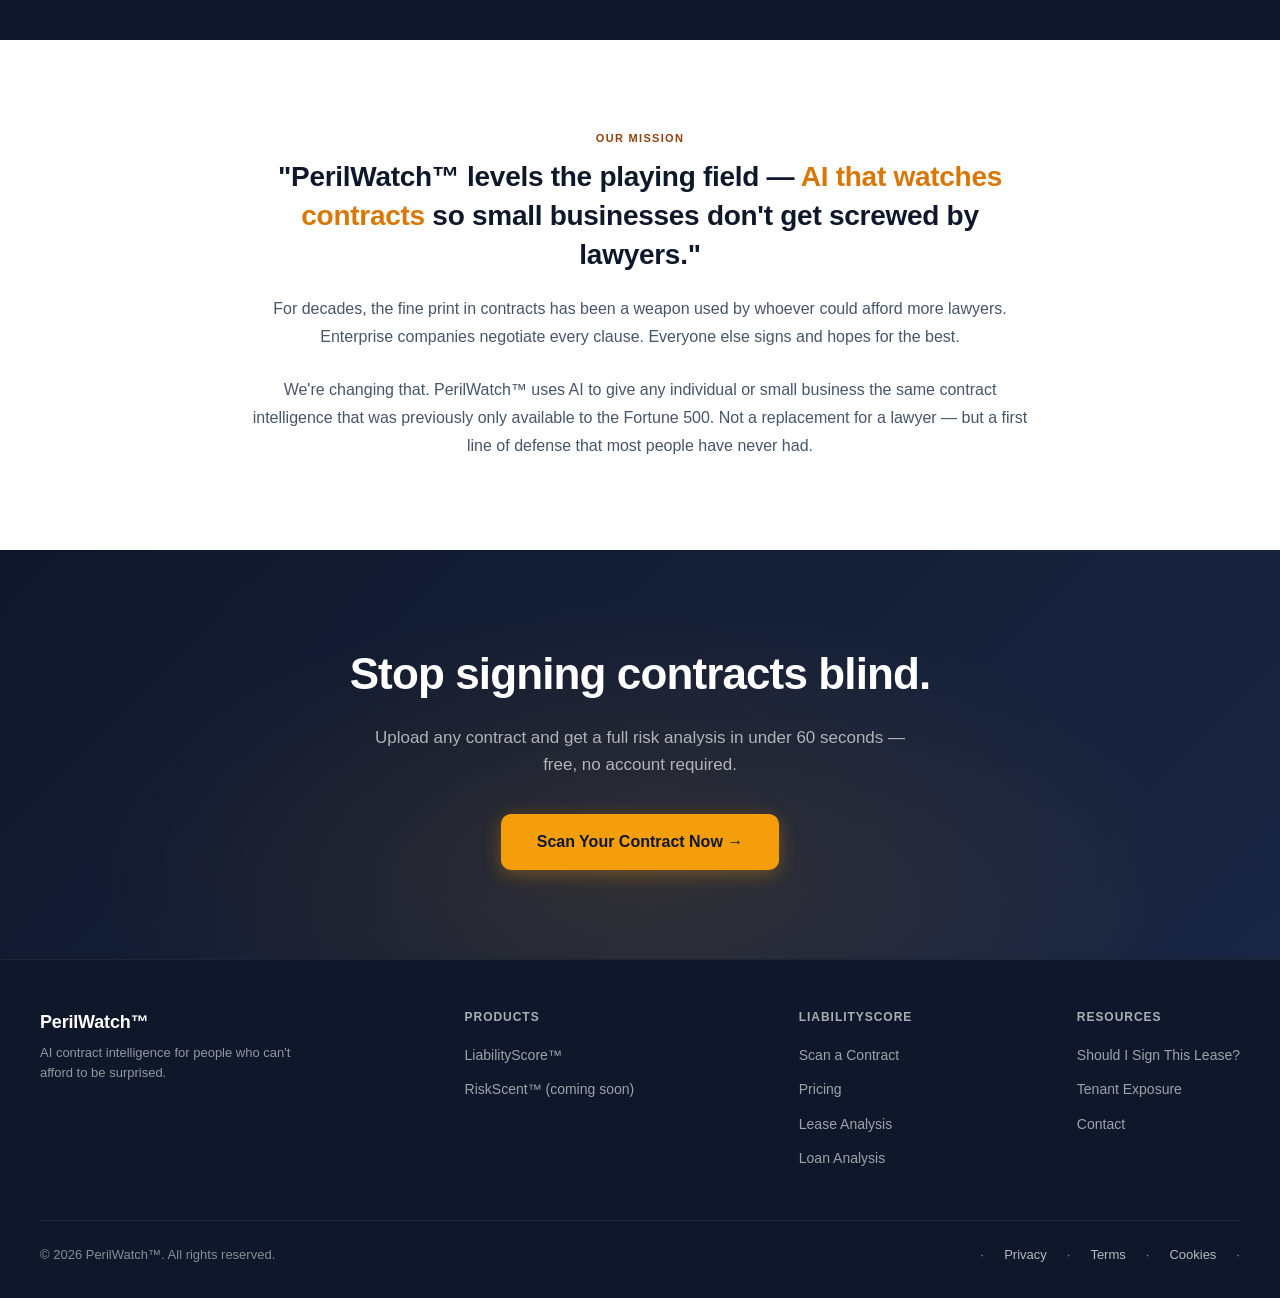
==== commit 06c7c824: "voice(upl): reframe homepage directive phrasing to observational Three UPL voice rule violations on " ====
--- a/index.html
+++ b/index.html
@@ -20,11 +20,11 @@
   <meta name="twitter:image" content="https://perilwatch.com/og-image.png">
   <meta property="article:modified_time" content="2026-04-10">
 <!-- Google Tag Manager -->
-<script>(function(w,d,s,l,i){w[l]=w[l]||[];w[l].push({'gtm.start':
+<script>window.addEventListener('load',function(){(function(w,d,s,l,i){w[l]=w[l]||[];w[l].push({'gtm.start':
 new Date().getTime(),event:'gtm.js'});var f=d.getElementsByTagName(s)[0],
 j=d.createElement(s),dl=l!='dataLayer'?'&l='+l:'';j.async=true;j.src=
 'https://www.googletagmanager.com/gtm.js?id='+i+dl;f.parentNode.insertBefore(j,f);
-})(window,document,'script','dataLayer','GTM-TNNKFWLQ');</script>
+})(window,document,'script','dataLayer','GTM-TNNKFWLQ');});</script>
 <!-- End Google Tag Manager -->
   <script type="application/ld+json">
   {
@@ -231,7 +231,7 @@
       <div class="section-inner">
         <p class="section-label">How It Works</p>
         <h2 class="section-title">From contract to clarity in under a minute</h2>
-        <p class="section-subtitle">No lawyers. No jargon. Just a clear score and the specific clauses you need to watch out for.</p>
+        <p class="section-subtitle">No lawyers. No jargon. Just a clear score and the specific clauses that drive contract risk.</p>
 
         <div class="steps-grid">
           <div class="step-item">
@@ -251,8 +251,8 @@
           </div>
           <div class="step-item">
             <div class="step-number">4</div>
-            <div class="step-title">Negotiate from strength</div>
-            <p class="step-desc">Know exactly which clauses to push back on — and why — before you sign anything.</p>
+            <div class="step-title">See where leverage lives</div>
+            <p class="step-desc">See which clauses negotiated versions of this contract type commonly revise — and the reasoning behind each.</p>
           </div>
         </div>
       </div>
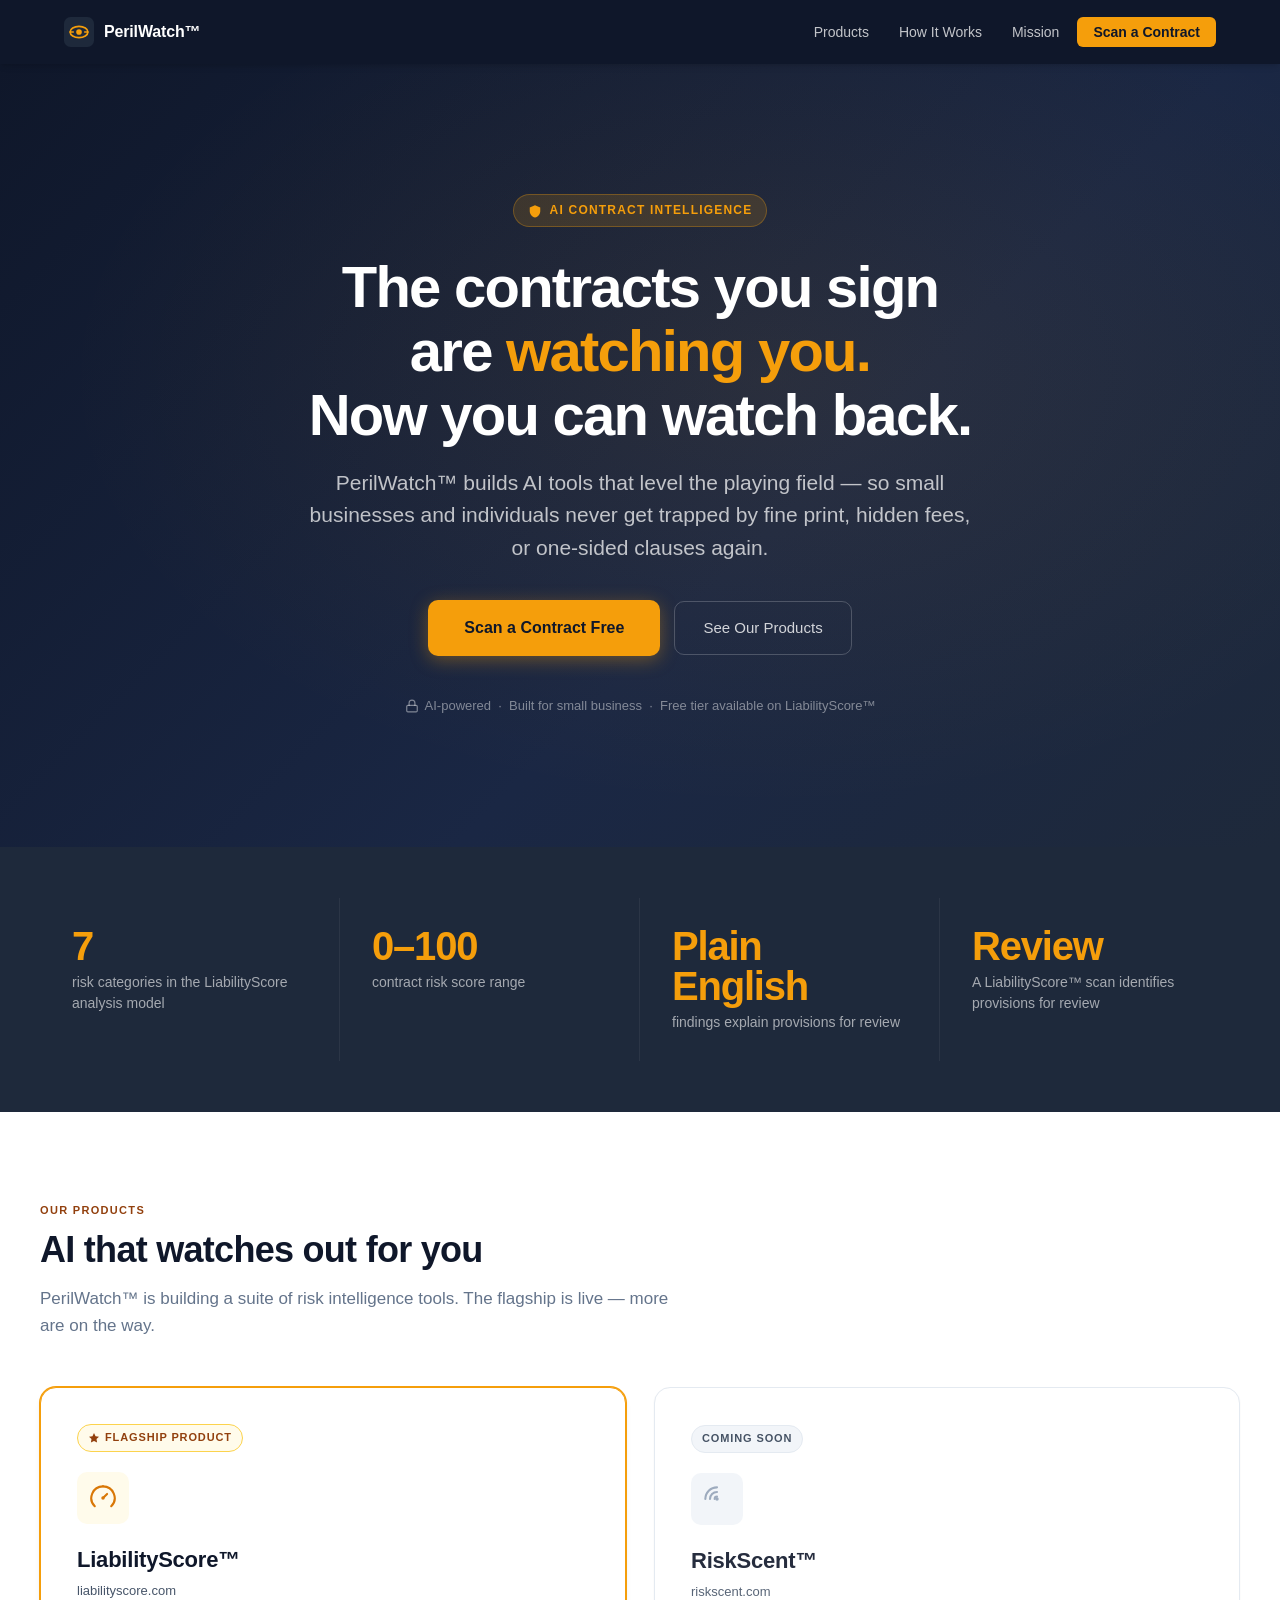
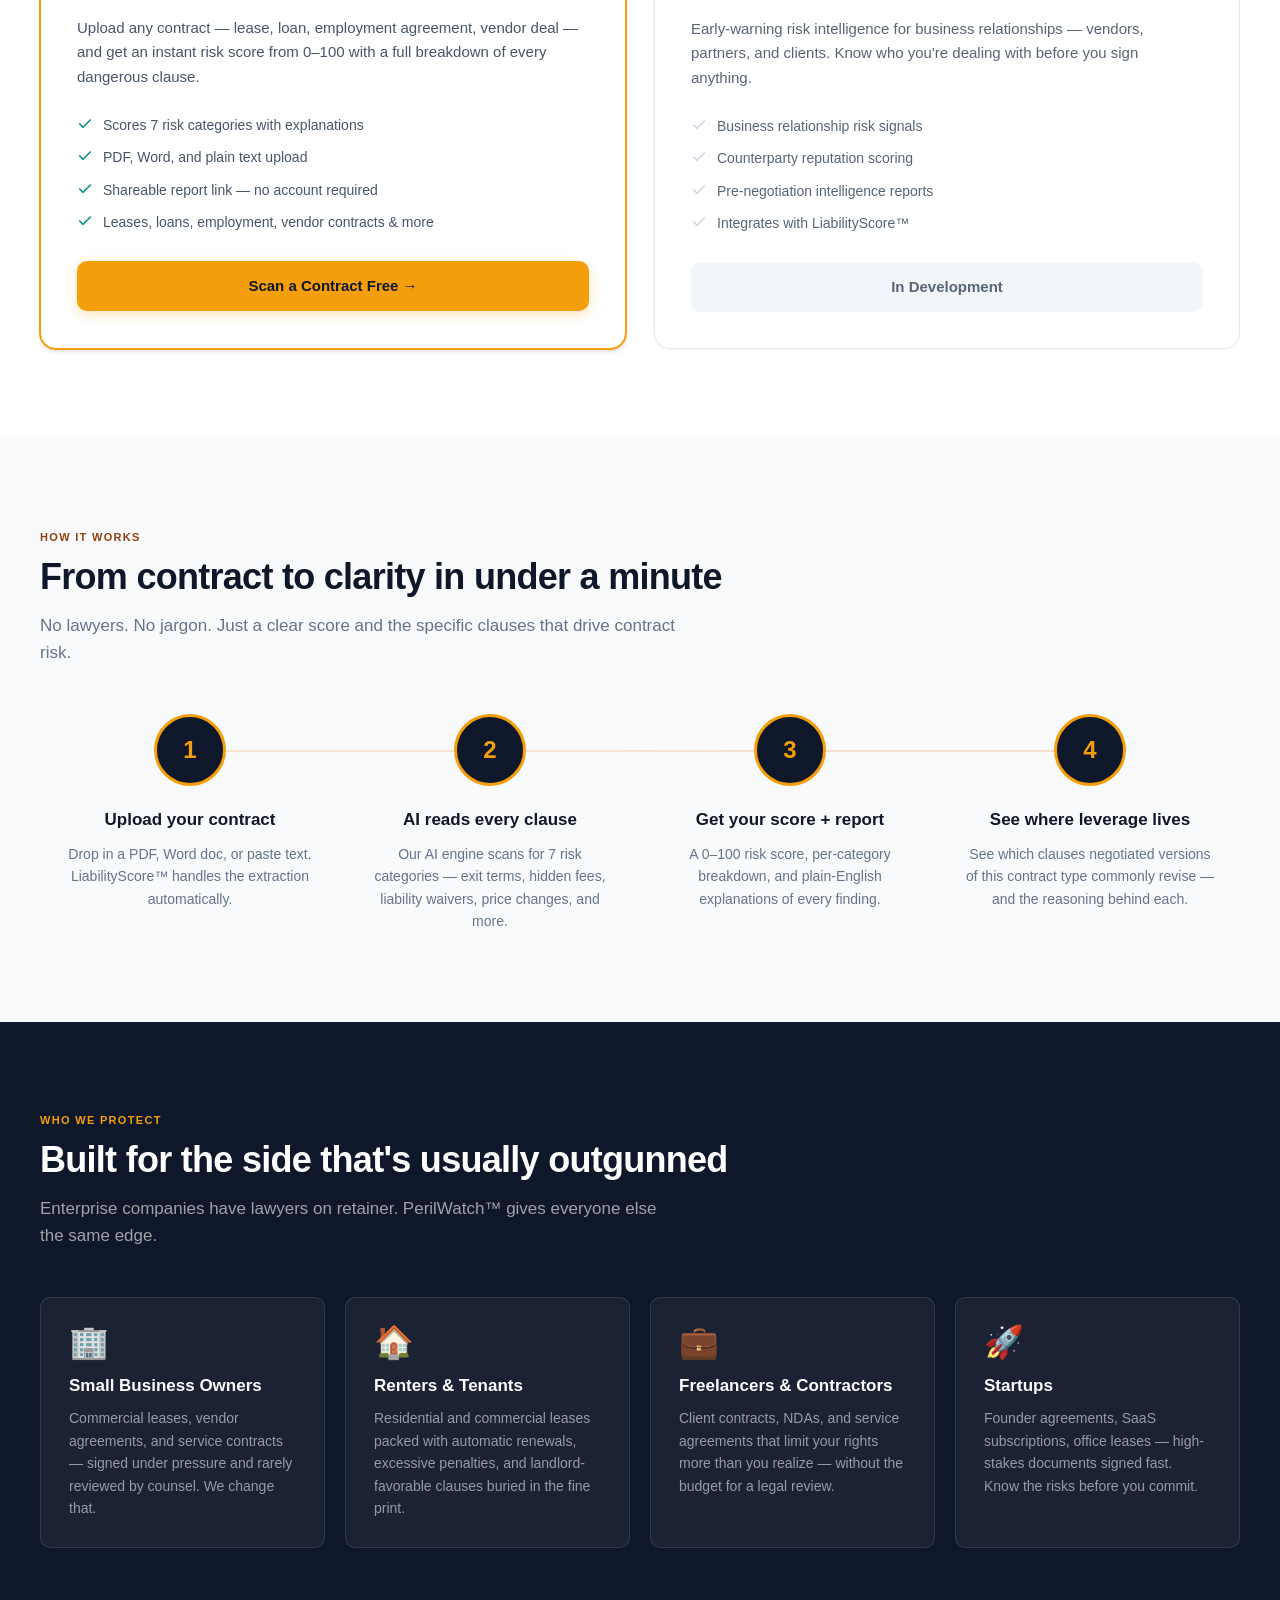
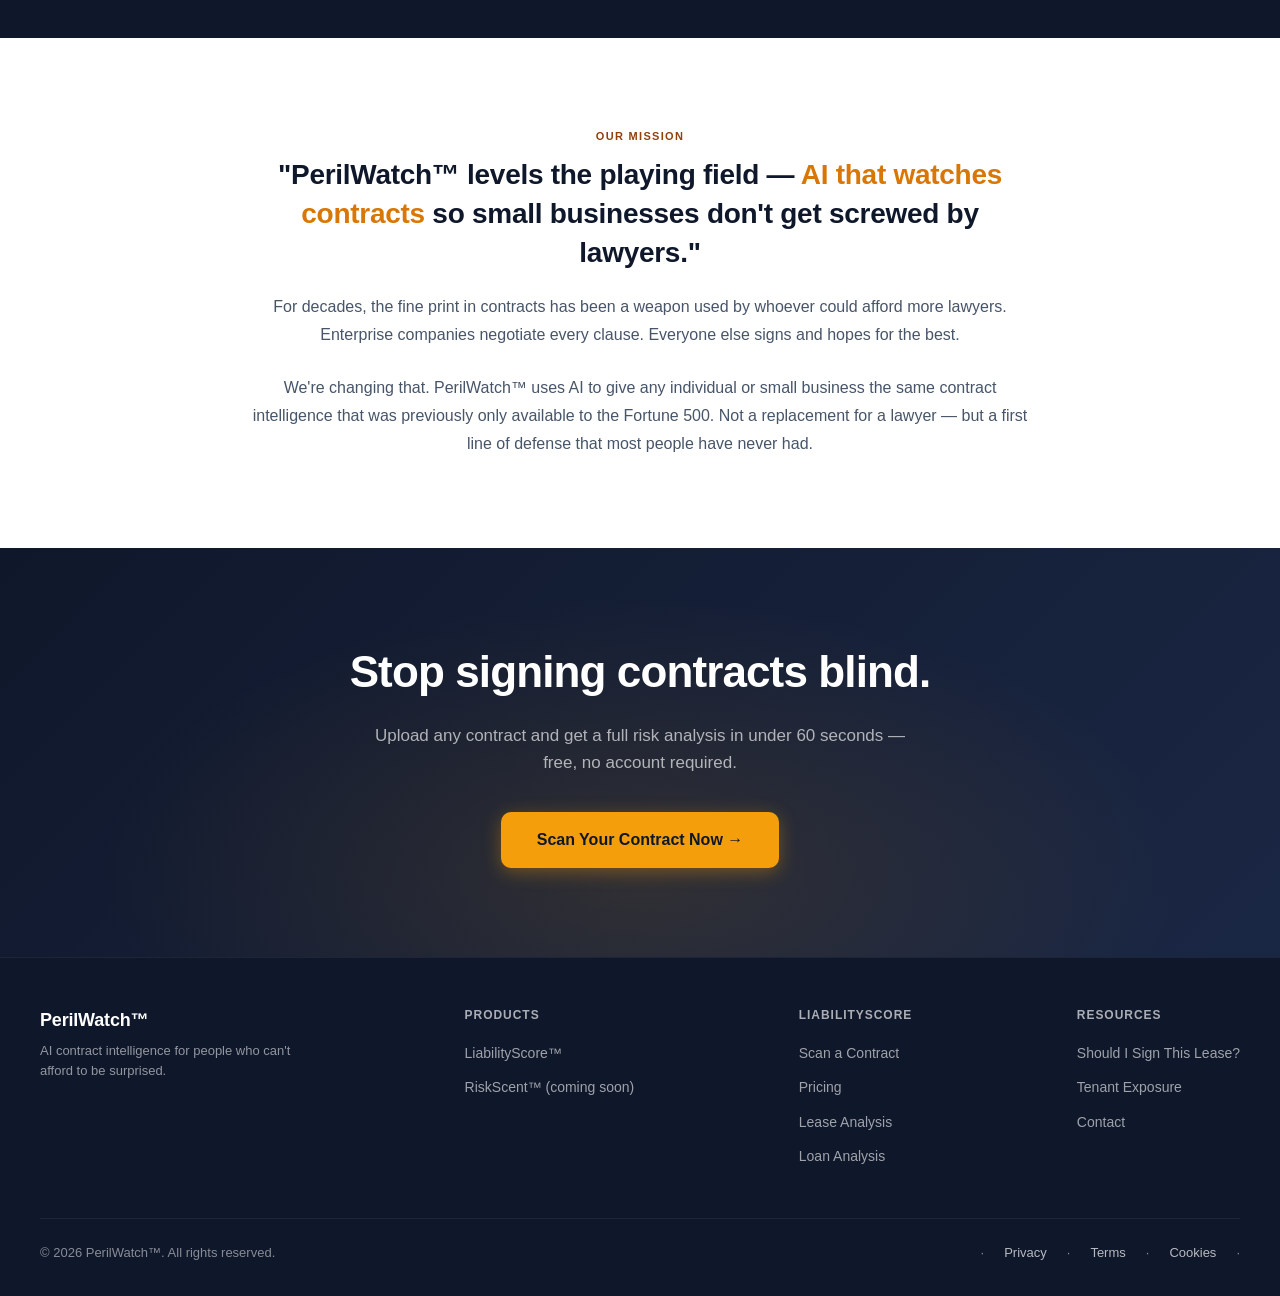
==== commit d0a6c9b4: "fix: remove unsupported contract statistics" ====
--- a/index.html
+++ b/index.html
@@ -20,11 +20,7 @@
   <meta name="twitter:image" content="https://perilwatch.com/og-image.png">
   <meta property="article:modified_time" content="2026-04-10">
 <!-- Google Tag Manager -->
-<script>window.addEventListener('load',function(){(function(w,d,s,l,i){w[l]=w[l]||[];w[l].push({'gtm.start':
-new Date().getTime(),event:'gtm.js'});var f=d.getElementsByTagName(s)[0],
-j=d.createElement(s),dl=l!='dataLayer'?'&l='+l:'';j.async=true;j.src=
-'https://www.googletagmanager.com/gtm.js?id='+i+dl;f.parentNode.insertBefore(j,f);
-})(window,document,'script','dataLayer','GTM-TNNKFWLQ');});</script>
+<script>/*gtm-delay-interaction*/(function(w,d,s,l,i){w[l]=w[l]||[];var n=false;function g(){if(n)return;n=true;w[l].push({'gtm.start':new Date().getTime(),event:'gtm.js'});var f=d.getElementsByTagName(s)[0],j=d.createElement(s),dl=l!='dataLayer'?'&l='+l:'';j.async=true;j.src='https://www.googletagmanager.com/gtm.js?id='+i+dl;f.parentNode.insertBefore(j,f);}var e=['scroll','mousemove','touchstart','keydown','pointerdown','click'];function h(){e.forEach(function(x){w.removeEventListener(x,h,{passive:true});});g();}e.forEach(function(x){w.addEventListener(x,h,{passive:true});});w.addEventListener('load',function(){setTimeout(g,5000);});})(window,document,'script','dataLayer','GTM-TNNKFWLQ');</script>
 <!-- End Google Tag Manager -->
   <script type="application/ld+json">
   {
@@ -119,20 +115,20 @@
     <div class="problem-strip" aria-label="The problem with contracts today">
       <div class="problem-grid">
         <div class="problem-item">
-          <div class="problem-stat">$1,300</div>
-          <div class="problem-desc">Average hourly rate to have a lawyer review a commercial lease</div>
+          <div class="problem-stat">7</div>
+          <div class="problem-desc">risk categories in the LiabilityScore analysis model</div>
         </div>
         <div class="problem-item">
-          <div class="problem-stat">68%</div>
-          <div class="problem-desc">Of small businesses have signed a contract with a clause they didn't understand</div>
+          <div class="problem-stat">0–100</div>
+          <div class="problem-desc">contract risk score range</div>
         </div>
         <div class="problem-item">
-          <div class="problem-stat">47%</div>
-          <div class="problem-desc">Of lease disputes trace back to terms the tenant didn't notice at signing</div>
+          <div class="problem-stat">Plain English</div>
+          <div class="problem-desc">findings explain provisions for review</div>
         </div>
         <div class="problem-item">
-          <div class="problem-stat">&lt;60s</div>
-          <div class="problem-desc">Time it takes LiabilityScore™ to flag every risk in your contract</div>
+          <div class="problem-stat">Review</div>
+          <div class="problem-desc">A LiabilityScore™ scan identifies provisions for review</div>
         </div>
       </div>
     </div>
@@ -350,7 +346,7 @@
       <div class="footer-bottom">
         <span>&copy; 2026 PerilWatch™. All rights reserved.</span>
         <div class="footer-links-inline">
-          &middot; <a href="/privacy.html" class="footer-legal-link">Privacy</a> &middot; <a href="/terms.html" class="footer-legal-link">Terms</a> &middot; <a href="/cookies.html" class="footer-legal-link">Cookies</a> &middot;
+          &middot; <a href="/privacy" class="footer-legal-link">Privacy</a> &middot; <a href="/terms" class="footer-legal-link">Terms</a> &middot; <a href="/cookies" class="footer-legal-link">Cookies</a> &middot;
         </div>
       </div>
     </div>
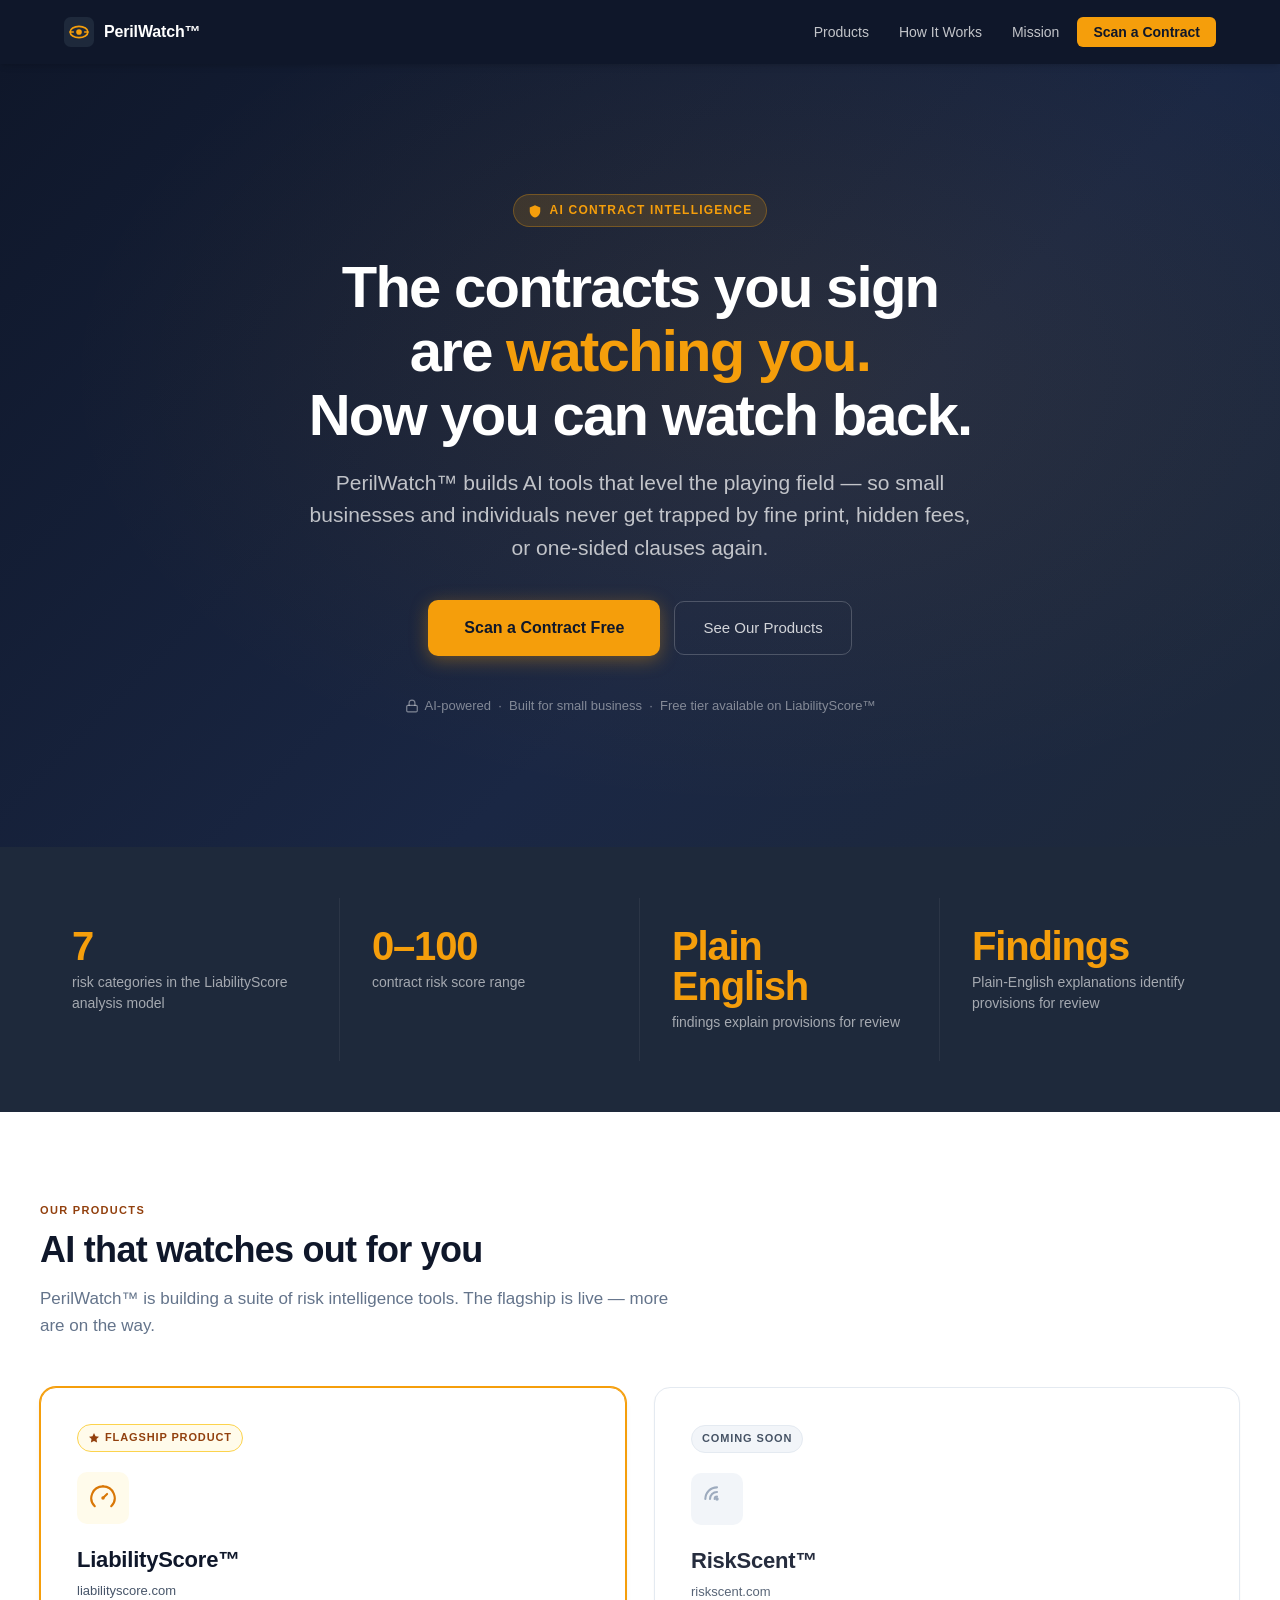
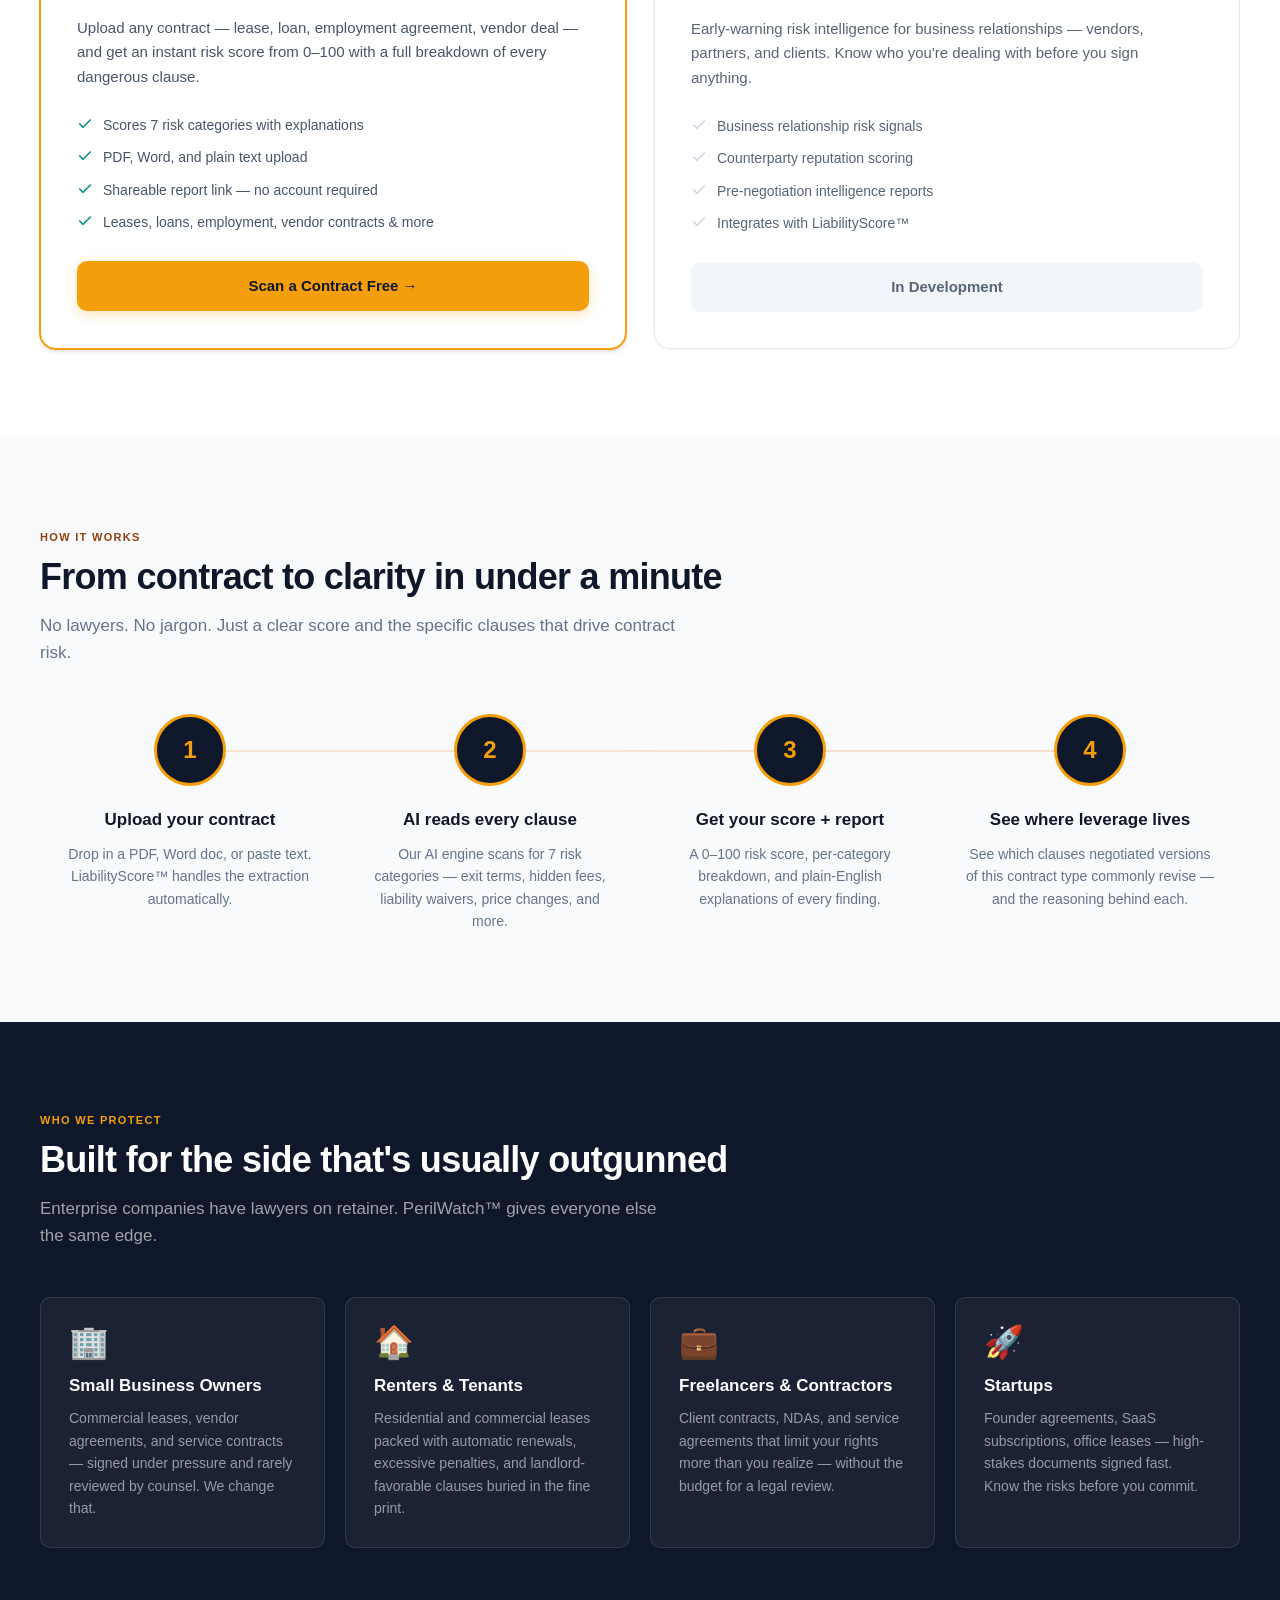
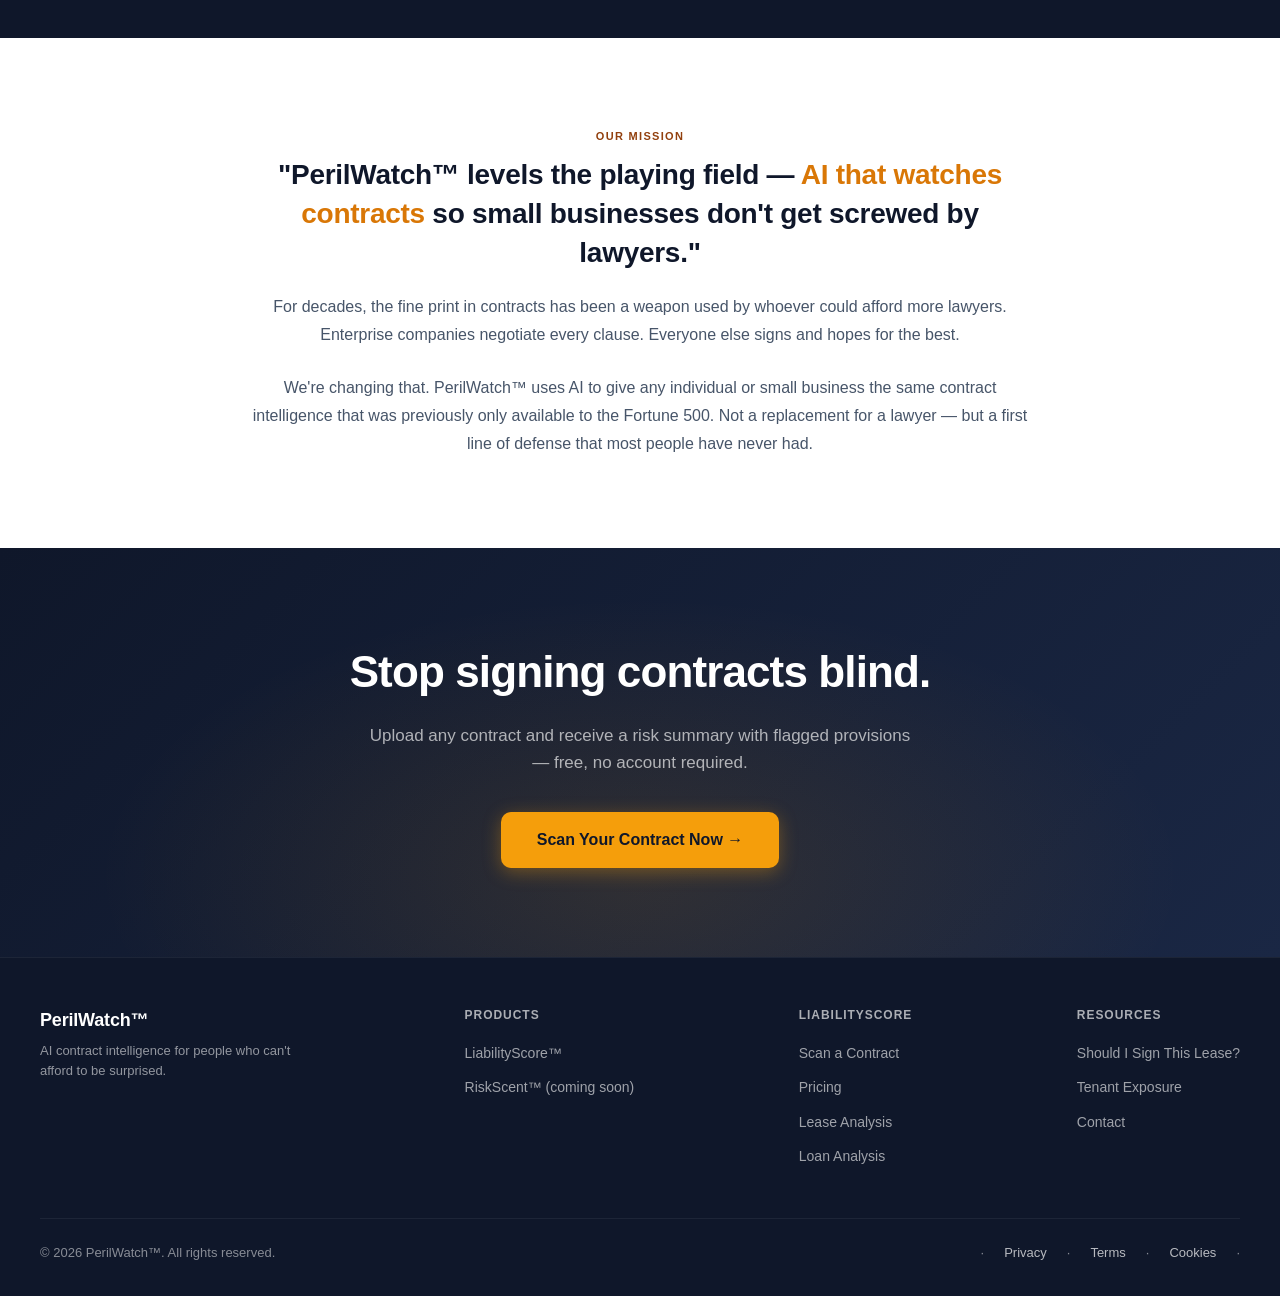
==== commit 810d9e5d: "fix: remove unverified latency claim" ====
--- a/index.html
+++ b/index.html
@@ -112,7 +112,7 @@
     </section>
 
     <!-- ─── PROBLEM STRIP ─────────────────────────────────────────────── -->
-    <div class="problem-strip" aria-label="The problem with contracts today">
+    <div class="problem-strip" aria-label="What LiabilityScore analyzes">
       <div class="problem-grid">
         <div class="problem-item">
           <div class="problem-stat">7</div>
@@ -127,8 +127,8 @@
           <div class="problem-desc">findings explain provisions for review</div>
         </div>
         <div class="problem-item">
-          <div class="problem-stat">Review</div>
-          <div class="problem-desc">A LiabilityScore™ scan identifies provisions for review</div>
+          <div class="problem-stat">Findings</div>
+          <div class="problem-desc">Plain-English explanations identify provisions for review</div>
         </div>
       </div>
     </div>
@@ -303,7 +303,7 @@
     <section class="cta-banner" aria-labelledby="cta-heading">
       <div class="cta-banner-inner">
         <h2 id="cta-heading">Stop signing contracts blind.</h2>
-        <p>Upload any contract and get a full risk analysis in under 60 seconds — free, no account required.</p>
+        <p>Upload any contract and receive a risk summary with flagged provisions — free, no account required.</p>
         <a href="https://liabilityscore.com/scan" class="btn-primary" target="_blank" rel="noopener noreferrer">Scan Your Contract Now →</a>
       </div>
     </section>
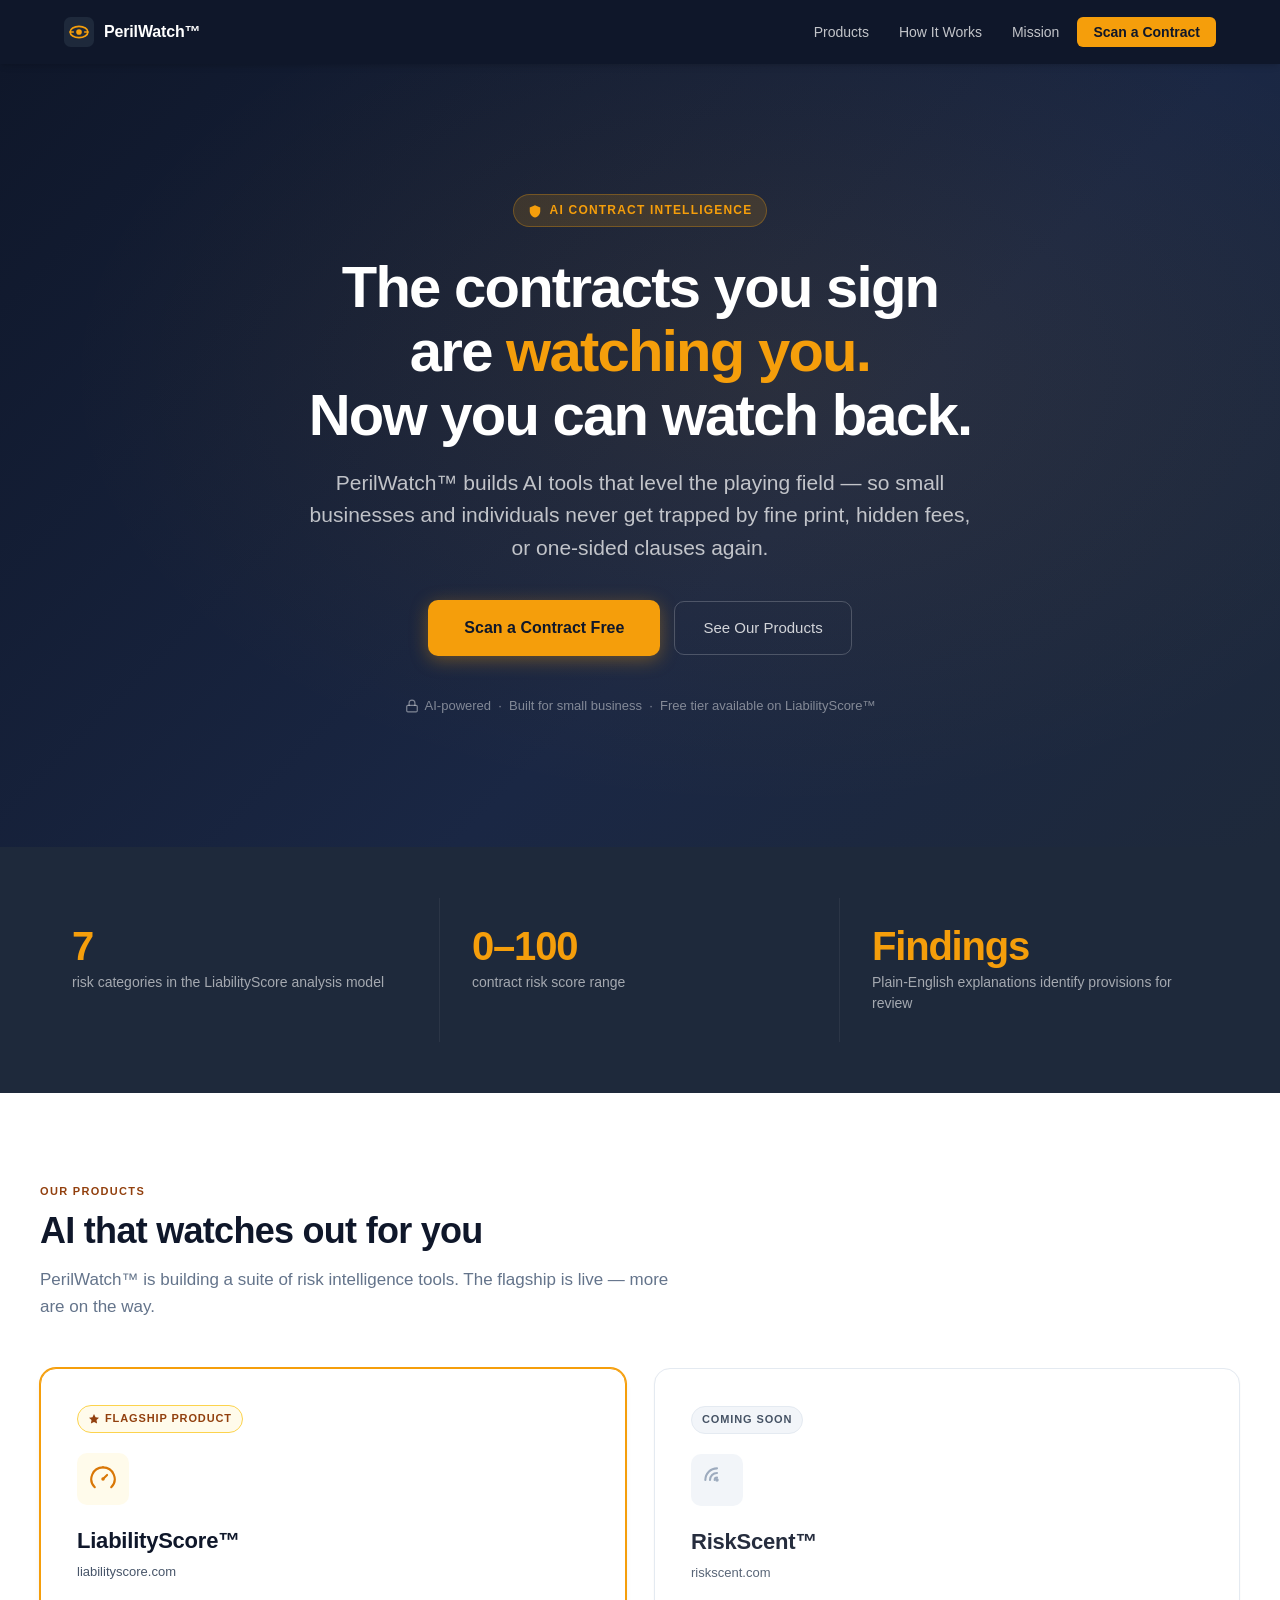
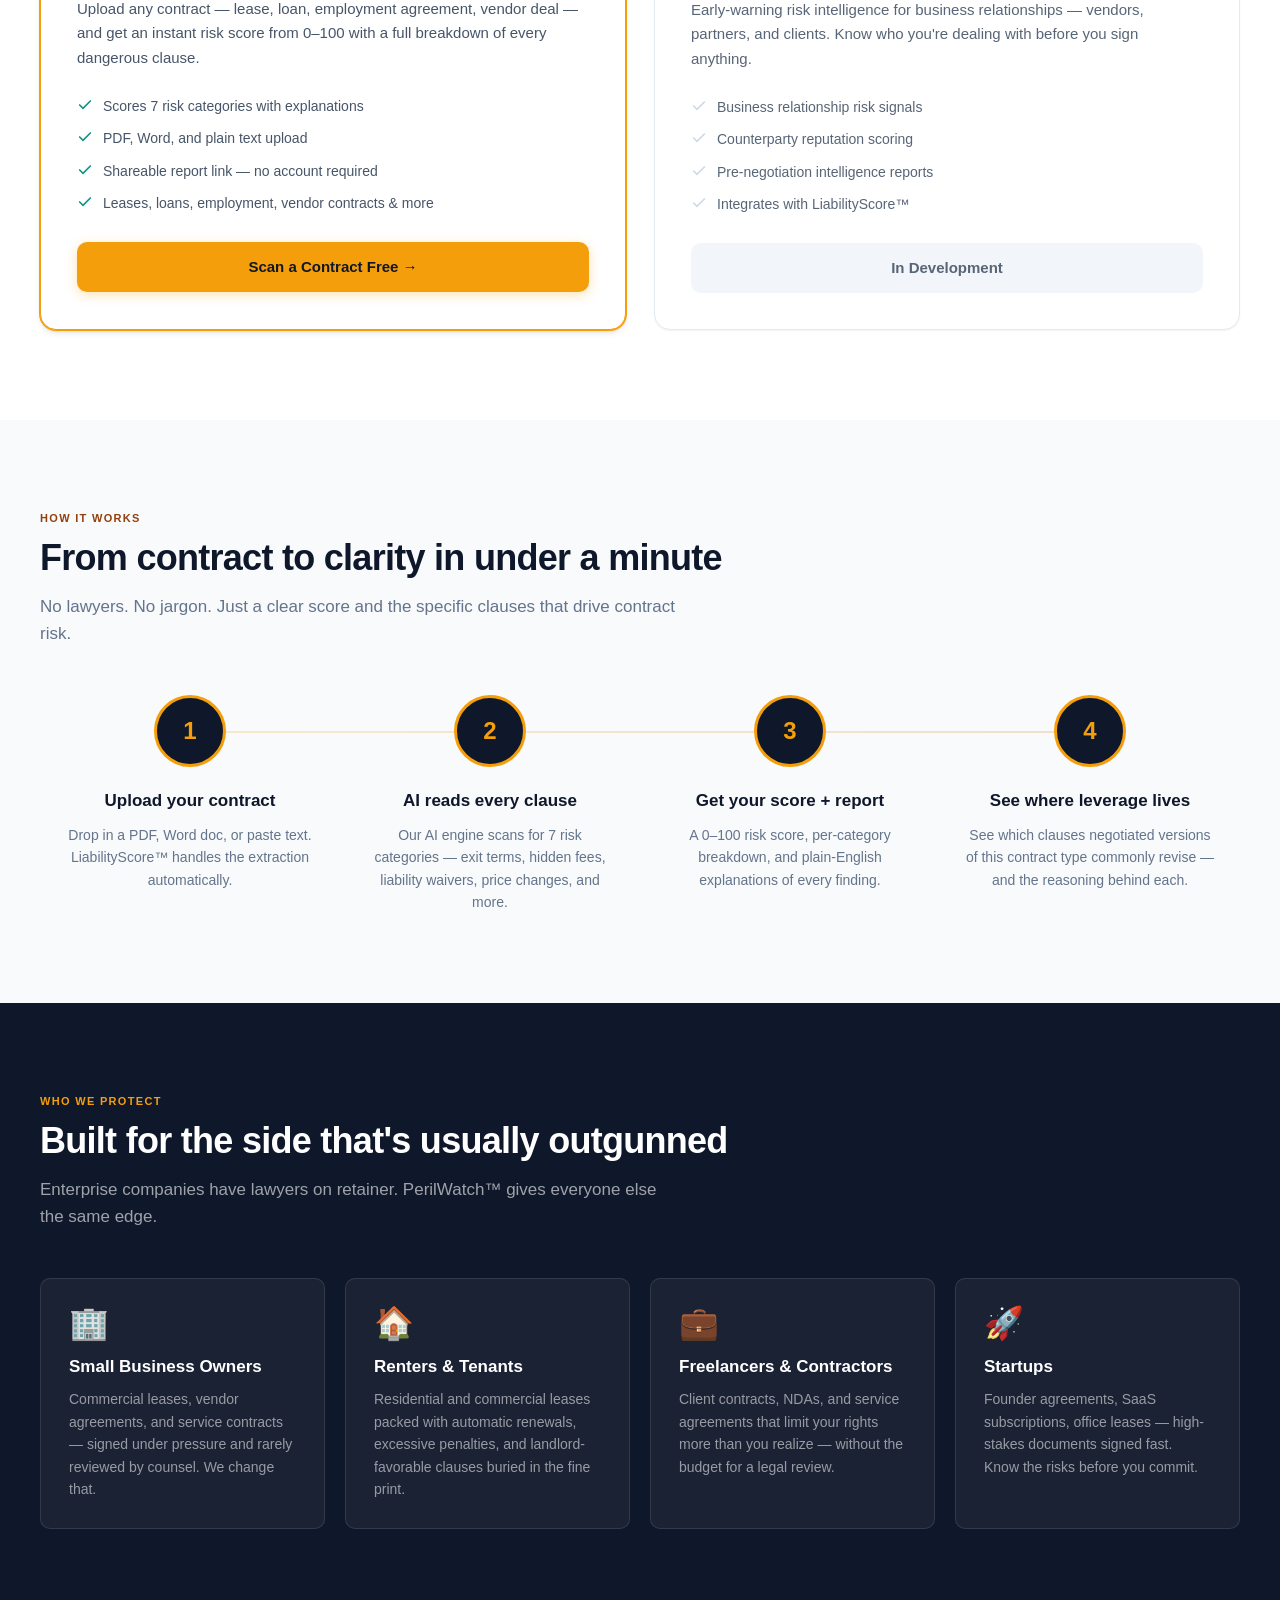
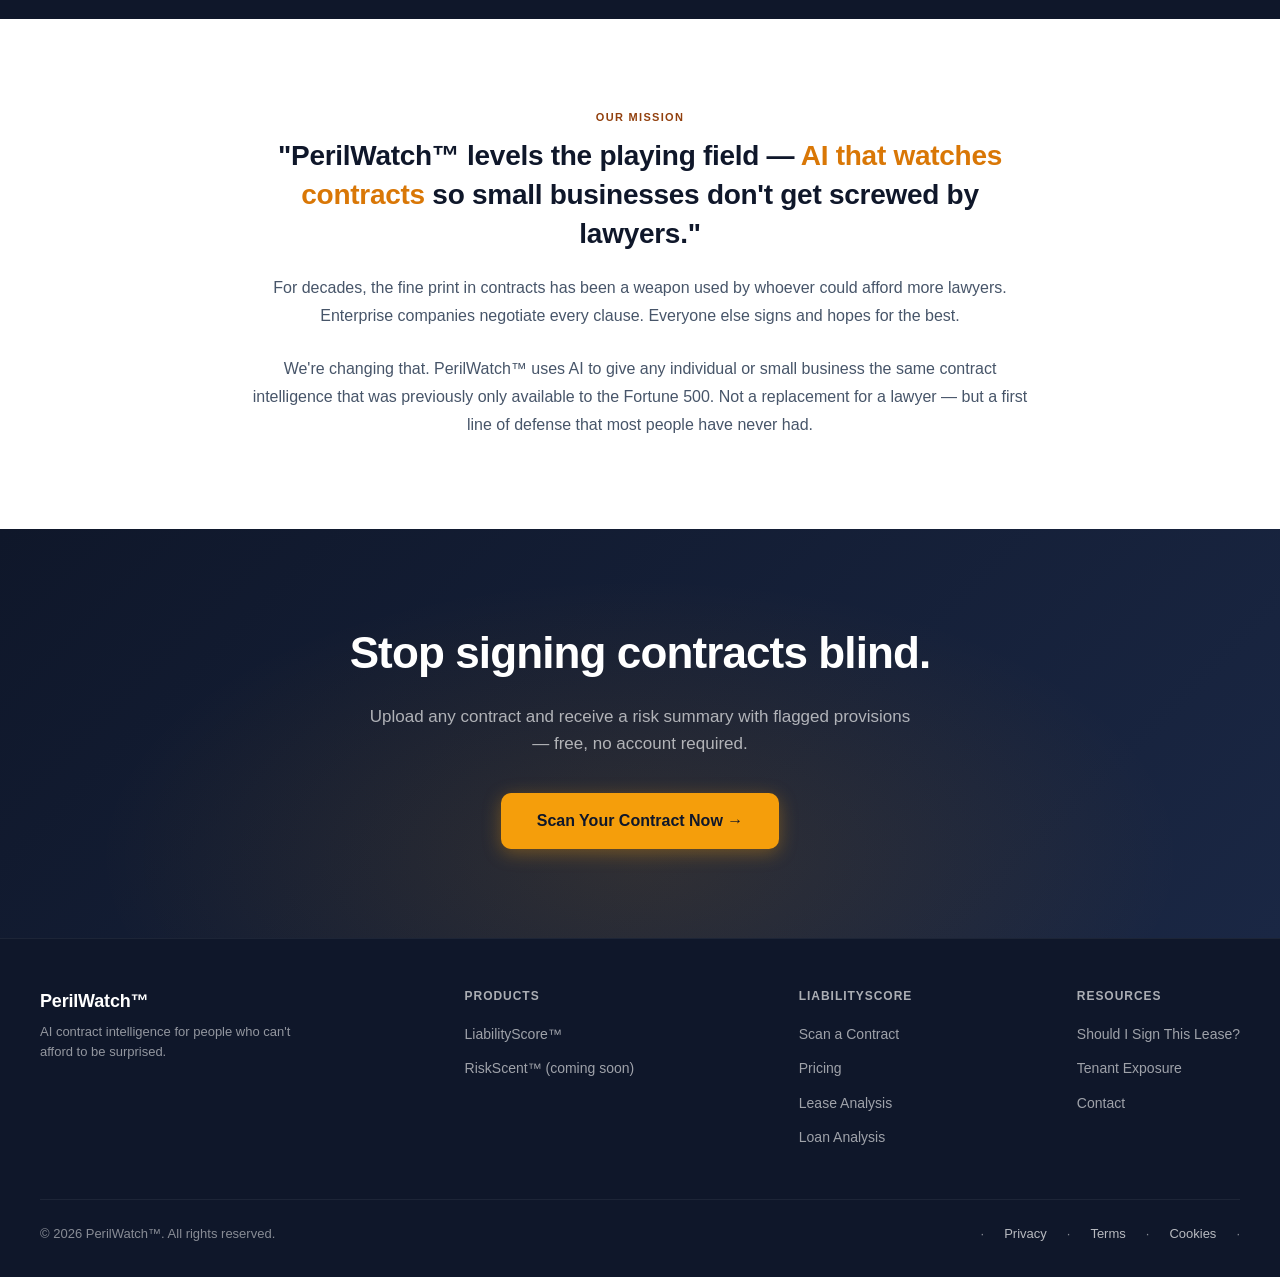
==== commit 089cf330: "fix: remove duplicate PerilWatch strip tile" ====
--- a/index.html
+++ b/index.html
@@ -123,10 +123,6 @@
           <div class="problem-desc">contract risk score range</div>
         </div>
         <div class="problem-item">
-          <div class="problem-stat">Plain English</div>
-          <div class="problem-desc">findings explain provisions for review</div>
-        </div>
-        <div class="problem-item">
           <div class="problem-stat">Findings</div>
           <div class="problem-desc">Plain-English explanations identify provisions for review</div>
         </div>
